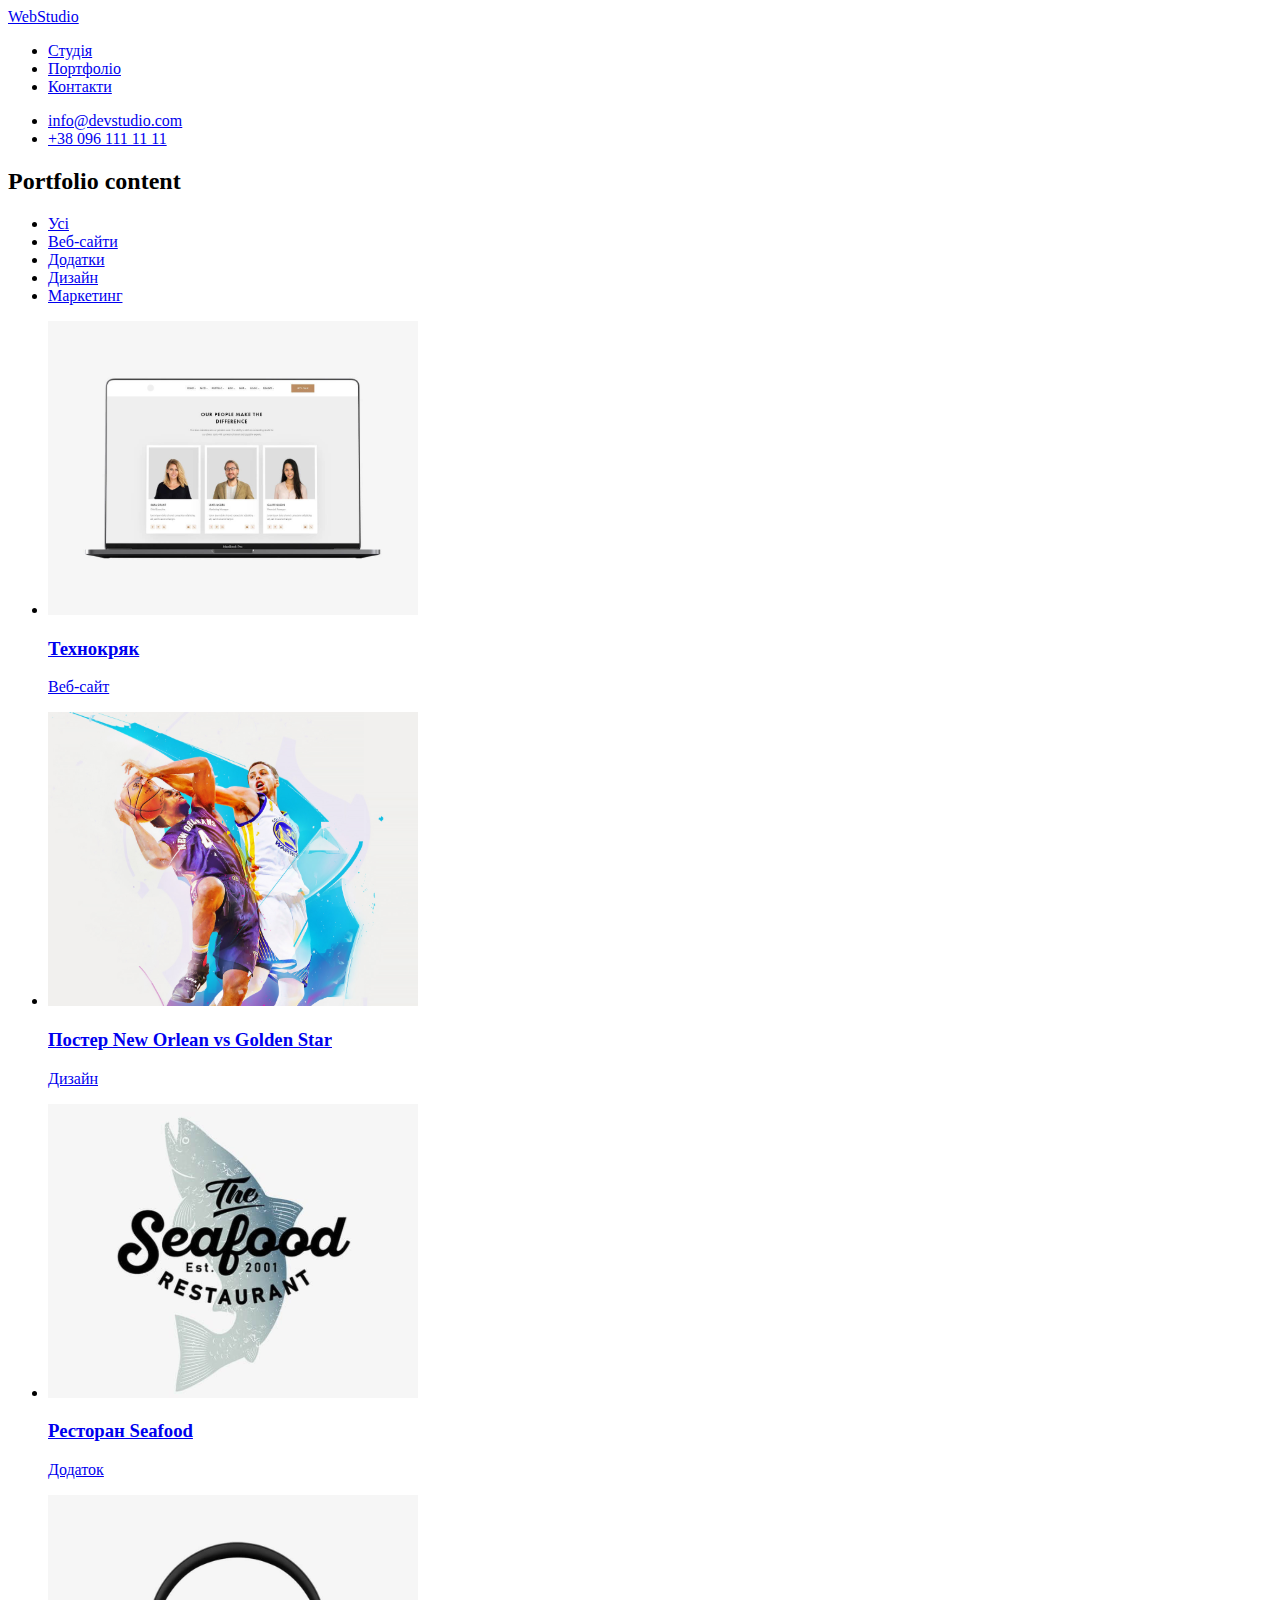
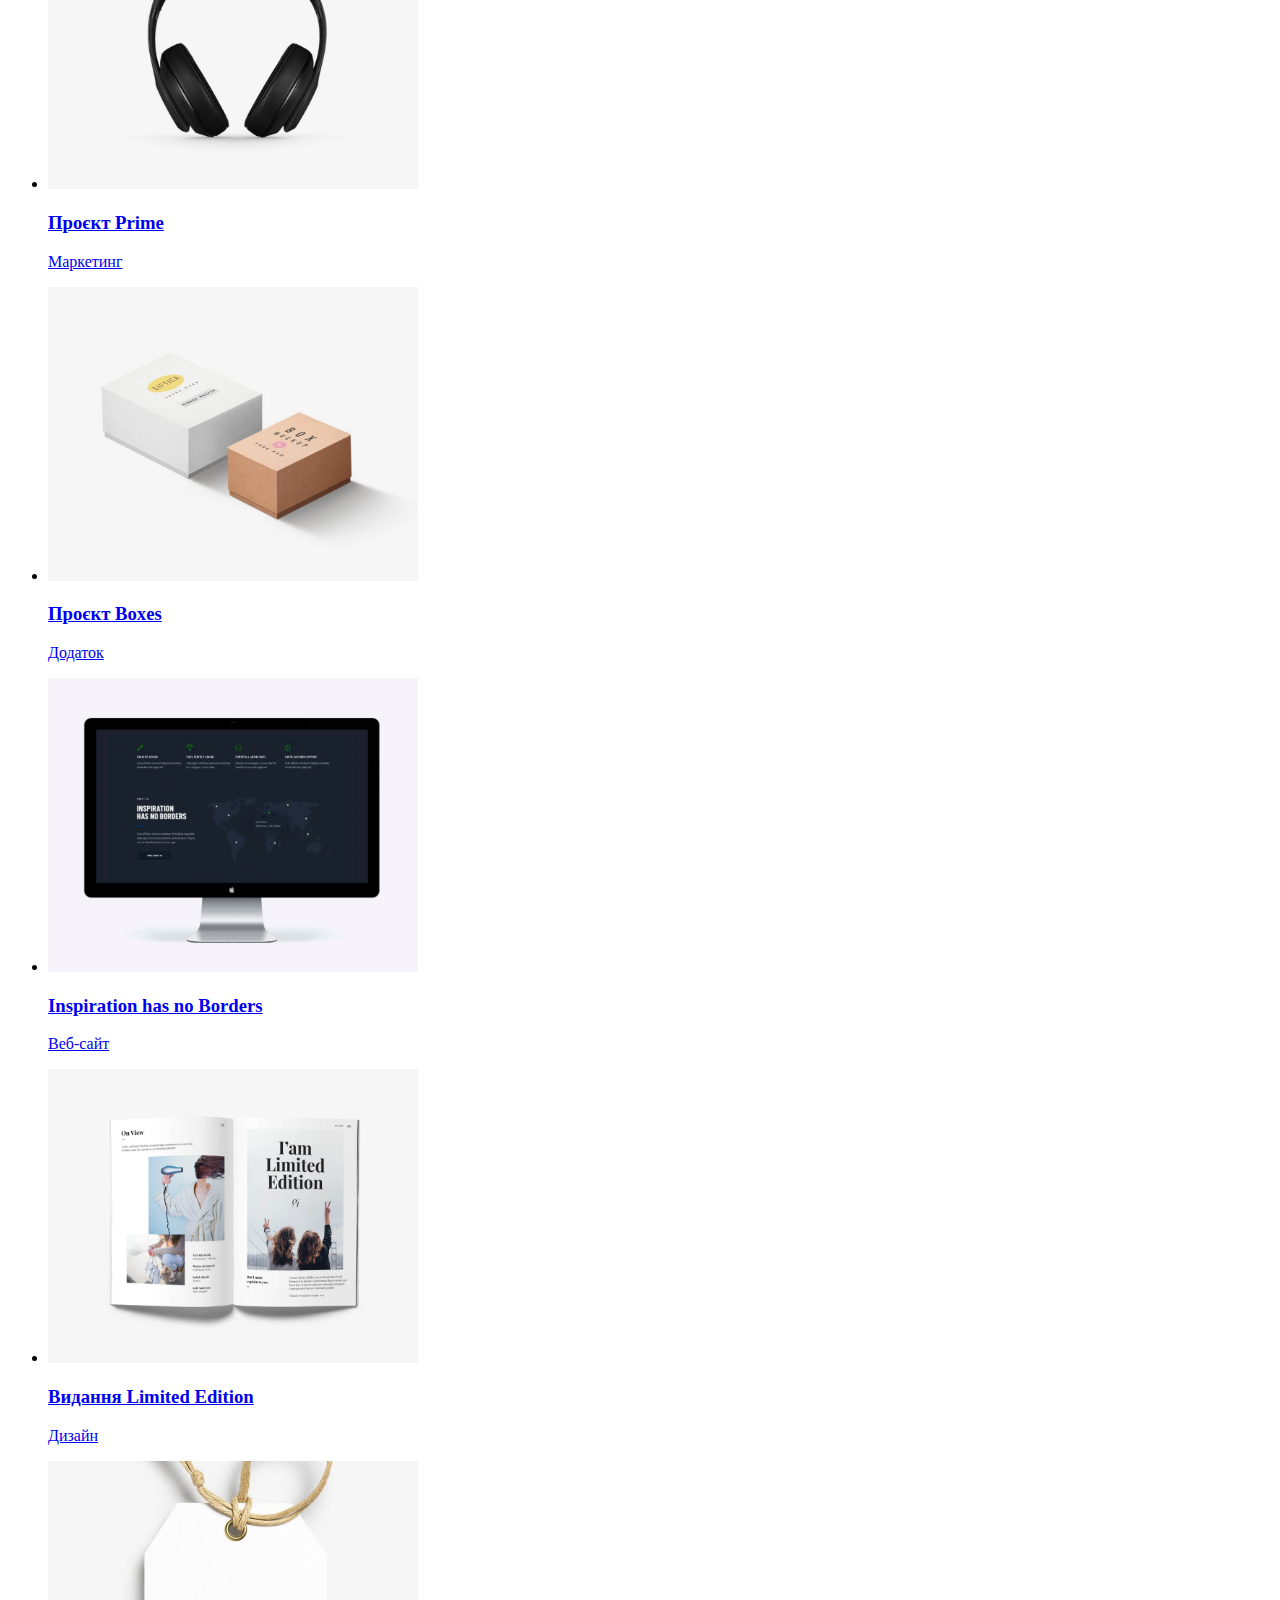
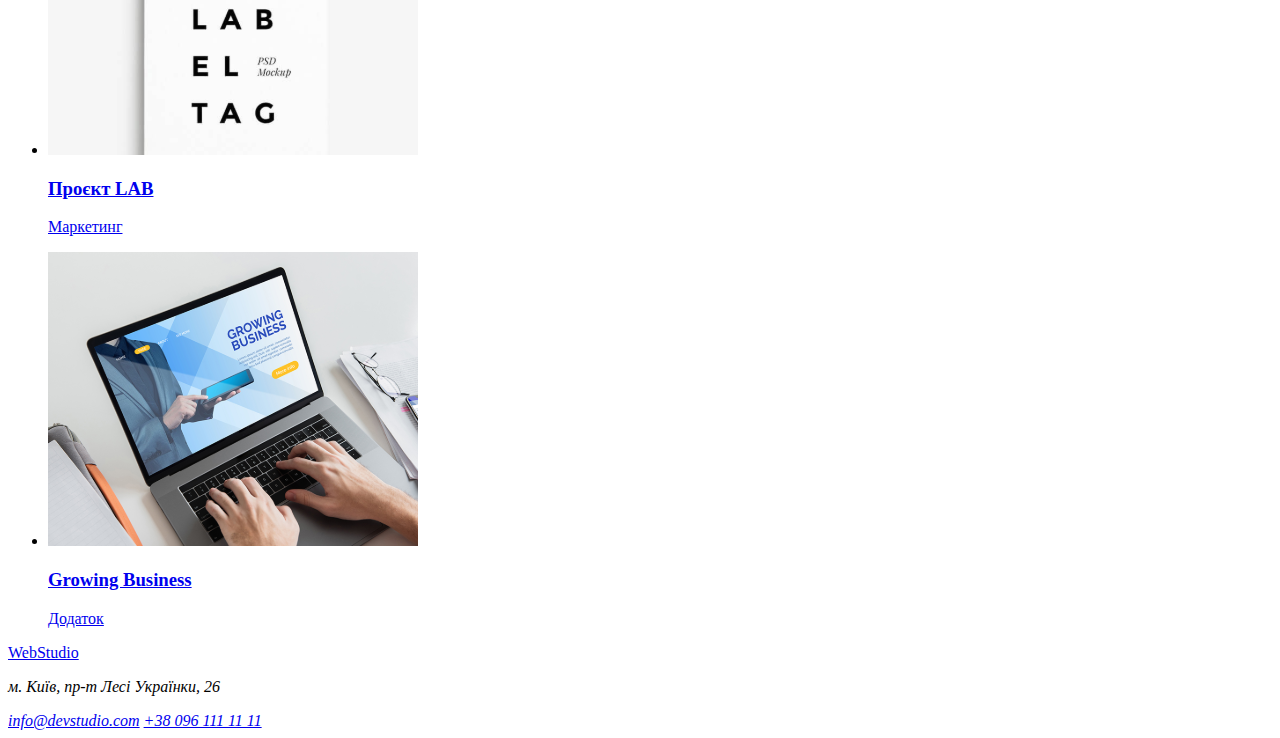
==== portfolio.html @ 5f2aecbe "html layouts" ====
<!DOCTYPE html>
<html lang="uk">
<head>
    <meta charset="UTF-8">
    <meta http-equiv="X-UA-Compatible" content="IE=edge">
    <meta name="viewport" content="width=device-width, initial-scale=1.0">
    <title>Портфоліо</title>
</head>
<body>
    <!-- Main -->
    <div>
        <!-- Header -->
        <header>
            <nav>
                <a href="/">
                    WebStudio
                </a>
                <ul>
                    <li><a href="#">Студія</a></li>
                    <li><a href="portfolio.html">Портфоліо</a></li>
                    <li><a href="#">Контакти</a></li>
                </ul>
            </nav>
                <ul>
                    <li>
                        <a href="mailto:info@devstudio.com" class="contact-link">info@devstudio.com</a>
                    </li>
                    <li>
                        <a href="tel:+380961111111" class="contact-link">+38 096 111 11 11</a>
                    </li>
                </ul>
        </header>
        <main>
            <!-- Local portfolio navigation -->
            <section>
                <h2>Portfolio content</h2>
                <ul>
                    <li><a href="#">
                        Усі    
                    </a></li>
                    <li><a href="#">
                        Веб-сайти
                    </a></li>
                    <li><a href="#">
                        Додатки
                    </a></li>
                    <li><a href="#">
                        Дизайн
                    </a></li>
                    <li><a href="#">
                        Маркетинг
                    </a></li>
                </ul>

                <ul>
                    <li><a href="#">
                        <img src="./images/technocrack.svg" alt="Технокряк"  width="370">
                        <h3>Технокряк</h3>
                        <p>Веб-сайт</p>
                    </a></li>
                    <li><a href="#">
                        <img src="./images/new-orlean-vs-golden-star.svg" alt="Постер New Orlean vs Golden Star"  width="370">
                        <h3>Постер New Orlean vs Golden Star</h3>
                        <p>Дизайн</p>
                    </a></li>
                    <li><a href="#">
                        <img src="./images/seafood-restaurant.svg" alt="Ресторан Seafood"  width="370">
                        <h3>Ресторан Seafood</h3>
                        <p>Додаток</p>
                    </a></li>
                    <li><a href="#">
                        <img src="./images/prime-project.svg" alt="Проєкт Prime"  width="370">
                        <h3>Проєкт Prime</h3>
                        <p>Маркетинг</p>
                    </a></li>
                    <li><a href="#">
                        <img src="./images/boxes-project.svg" alt="Проєкт Boxes"  width="370">
                        <h3>Проєкт Boxes</h3>
                        <p>Додаток</p>
                    </a></li>
                    <li><a href="#">
                        <img src="./images/inspiration-has-no-borders.svg" alt="Inspiration has no Borders"  width="370">
                        <h3>Inspiration has no Borders</h3>
                        <p>Веб-сайт</p>
                    </a></li>
                    <li><a href="#">
                        <img src="./images/i-am-limited-edition.svg" alt="Видання Limited Edition"  width="370">
                        <h3>Видання Limited Edition</h3>
                        <p>Дизайн</p>
                    </a></li>
                    <li><a href="#">
                        <img src="./images/lab-project.svg" alt="Проєкт LAB"  width="370">
                        <h3>Проєкт LAB</h3>
                        <p>Маркетинг</p>
                    </a></li>
                    <li><a href="#">
                        <img src="./images/growing-business.svg" alt="Growing Business"  width="370">
                        <h3>Growing Business</h3>
                        <p>Додаток</p>
                    </a></li>
                </ul>
            </section>
            <!-- Selected list -->
            <section>

            </section>
        </main>
        <!-- Footer -->
        <footer>
                <a href="/"> 
                    WebStudio
                </a>
                <address>
                <p>м. Київ, пр-т Лесі Українки, 26</p>
                <a href="mailto:mango@mail.pig">info@devstudio.com</a>
                <a href="tel:+380961111111">+38 096 111 11 11</a>
                </address>
        </footer>
    </div>
</body>
</html>
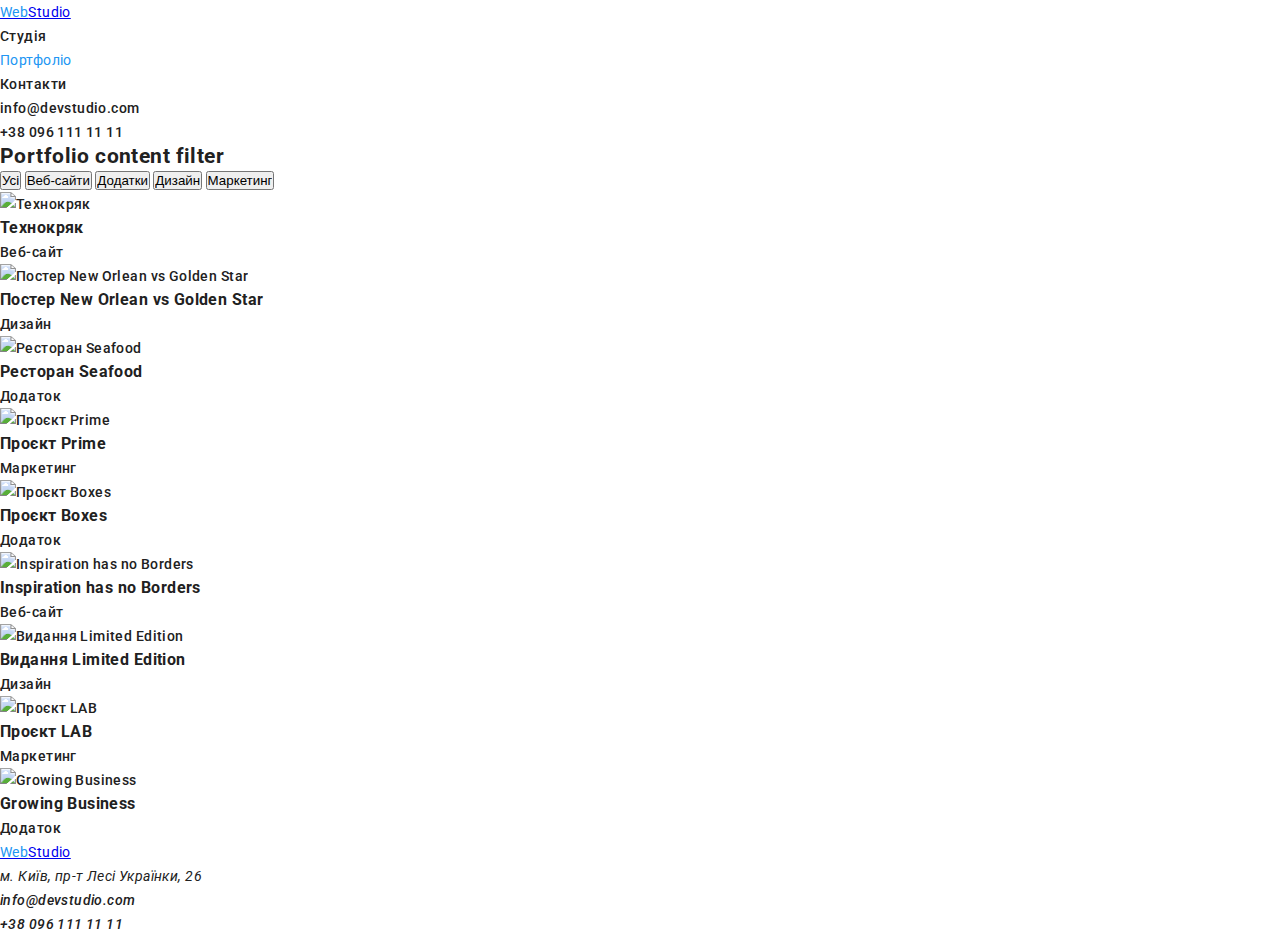
==== commit e9d68f3f: "Finish index.html" ====
--- a/portfolio.html
+++ b/portfolio.html
@@ -4,6 +4,11 @@
     <meta charset="UTF-8">
     <meta http-equiv="X-UA-Compatible" content="IE=edge">
     <meta name="viewport" content="width=device-width, initial-scale=1.0">
+
+    <link rel="preconnect" href="https://fonts.googleapis.com">
+    <link rel="preconnect" href="https://fonts.gstatic.com" crossorigin>
+    <link href="https://fonts.googleapis.com/css2?family=Raleway:wght@700&family=Roboto:wght@400;500;700;900&display=swap" rel="stylesheet">
+    <link rel="stylesheet" href="css/styles.css">
     <title>Портфоліо</title>
 </head>
 <body>
@@ -12,89 +17,84 @@
         <!-- Header -->
         <header>
             <nav>
-                <a href="/">
-                    WebStudio
+                <a class="logo-webstudio" href="./index.html"> 
+                    <span class="logo-web-blue">Web</span>Studio
                 </a>
-                <ul>
-                    <li><a href="#">Студія</a></li>
-                    <li><a href="portfolio.html">Портфоліо</a></li>
-                    <li><a href="#">Контакти</a></li>
+                <ul class="site-nav">
+                    <li><a class="link" href="#">Студія</a></li>
+                    <li><a class="current-page" href="portfolio.html">Портфоліо</a></li>
+                    <li><a class="link" href="#">Контакти</a></li>
                 </ul>
             </nav>
                 <ul>
                     <li>
-                        <a href="mailto:info@devstudio.com" class="contact-link">info@devstudio.com</a>
+                        <a class="link" href="mailto:info@devstudio.com" class="contact-link">info@devstudio.com</a>
                     </li>
                     <li>
-                        <a href="tel:+380961111111" class="contact-link">+38 096 111 11 11</a>
+                        <a class="link" href="tel:+380961111111" class="contact-link">+38 096 111 11 11</a>
                     </li>
                 </ul>
         </header>
         <main>
-            <!-- Local portfolio navigation -->
+            <!-- Portfolio navigation -->
             <section>
-                <h2>Portfolio content</h2>
-                <ul>
-                    <li><a href="#">
-                        Усі    
-                    </a></li>
-                    <li><a href="#">
-                        Веб-сайти
-                    </a></li>
-                    <li><a href="#">
-                        Додатки
-                    </a></li>
-                    <li><a href="#">
-                        Дизайн
-                    </a></li>
-                    <li><a href="#">
-                        Маркетинг
-                    </a></li>
+                <h2>Portfolio content filter</h2>
+                <ul class="page-nav">
+                    <input type="button" 
+                    value="Усі" onclick="window.location.href='#'" class="button">
+                    <input type="button" 
+                    value="Веб-сайти" onclick="window.location.href='#'" class="button">
+                    <input type="button" 
+                    value="Додатки" onclick="window.location.href='#'" class="button">
+                    <input type="button" 
+                    value="Дизайн" onclick="window.location.href='#'" class="button">
+                    <input type="button" 
+                    value="Маркетинг" onclick="window.location.href='#'" class="button">
                 </ul>
 
                 <ul>
-                    <li><a href="#">
-                        <img src="./images/technocrack.svg" alt="Технокряк"  width="370">
+                    <li><a class="link" href="#">
+                        <img src="./images/porfolio/technocrack.jpg" alt="Технокряк"  width="370">
                         <h3>Технокряк</h3>
                         <p>Веб-сайт</p>
                     </a></li>
-                    <li><a href="#">
-                        <img src="./images/new-orlean-vs-golden-star.svg" alt="Постер New Orlean vs Golden Star"  width="370">
+                    <li><a class="link" href="#">
+                        <img src="./images//porfolio/new-orlean-vs-golden-star.jpg" alt="Постер New Orlean vs Golden Star"  width="370">
                         <h3>Постер New Orlean vs Golden Star</h3>
                         <p>Дизайн</p>
                     </a></li>
-                    <li><a href="#">
-                        <img src="./images/seafood-restaurant.svg" alt="Ресторан Seafood"  width="370">
+                    <li><a class="link" href="#">
+                        <img src="./images/porfolio/seafood-restaurant.jpg" alt="Ресторан Seafood"  width="370">
                         <h3>Ресторан Seafood</h3>
                         <p>Додаток</p>
                     </a></li>
-                    <li><a href="#">
-                        <img src="./images/prime-project.svg" alt="Проєкт Prime"  width="370">
+                    <li><a class="link" href="#">
+                        <img src="./images/porfolio/prime-project.jpg" alt="Проєкт Prime"  width="370">
                         <h3>Проєкт Prime</h3>
                         <p>Маркетинг</p>
                     </a></li>
-                    <li><a href="#">
-                        <img src="./images/boxes-project.svg" alt="Проєкт Boxes"  width="370">
+                    <li><a class="link" href="#">
+                        <img src="./images/porfolio/boxes-project.jpg" alt="Проєкт Boxes"  width="370">
                         <h3>Проєкт Boxes</h3>
                         <p>Додаток</p>
                     </a></li>
-                    <li><a href="#">
-                        <img src="./images/inspiration-has-no-borders.svg" alt="Inspiration has no Borders"  width="370">
+                    <li><a class="link" href="#">
+                        <img src="./images/porfolio/inspiration-has-no-borders.jpg" alt="Inspiration has no Borders"  width="370">
                         <h3>Inspiration has no Borders</h3>
                         <p>Веб-сайт</p>
                     </a></li>
-                    <li><a href="#">
-                        <img src="./images/i-am-limited-edition.svg" alt="Видання Limited Edition"  width="370">
+                    <li><a class="link" href="#">
+                        <img src="./images/porfolio/i-am-limited-edition.jpg" alt="Видання Limited Edition"  width="370">
                         <h3>Видання Limited Edition</h3>
                         <p>Дизайн</p>
                     </a></li>
-                    <li><a href="#">
-                        <img src="./images/lab-project.svg" alt="Проєкт LAB"  width="370">
+                    <li><a class="link" href="#">
+                        <img src="./images/porfolio/lab-project.jpg" alt="Проєкт LAB"  width="370">
                         <h3>Проєкт LAB</h3>
                         <p>Маркетинг</p>
                     </a></li>
-                    <li><a href="#">
-                        <img src="./images/growing-business.svg" alt="Growing Business"  width="370">
+                    <li><a class="link" href="#">
+                        <img src="./images/porfolio/growing-business.jpg" alt="Growing Business"  width="370">
                         <h3>Growing Business</h3>
                         <p>Додаток</p>
                     </a></li>
@@ -107,13 +107,15 @@
         </main>
         <!-- Footer -->
         <footer>
-                <a href="/"> 
-                    WebStudio
+                <a href="/" class="logo-webstudio"> 
+                    <span class="logo-web-blue">Web</span>Studio
                 </a>
                 <address>
-                <p>м. Київ, пр-т Лесі Українки, 26</p>
-                <a href="mailto:mango@mail.pig">info@devstudio.com</a>
-                <a href="tel:+380961111111">+38 096 111 11 11</a>
+                    <ul>
+                        <li>м. Київ, пр-т Лесі Українки, 26</li>
+                        <li><a class="link" href="mailto:mango@mail.pig">info@devstudio.com</a></li>
+                        <li><a class="link" href="tel:+380961111111">+38 096 111 11 11</a></li>
+                    </ul>
                 </address>
         </footer>
     </div>
--- a/css/styles.css
+++ b/css/styles.css
@@ -0,0 +1,314 @@
+
+:root{
+
+--main-white: #fff;
+--main-black: #212121;
+--main-blue: #2196F3;
+--main-bg: #2F303A;
+--main-gray: #757575;
+--white-60: rgba(255, 255, 255, 0.60);
+--btn1-bg: #F5F4FA;
+--gallery-li-border-color: #EEEEEE;
+--header-border-color: #ECECEC;
+
+}
+
+*{
+    margin: 0;
+    padding: 0;
+    box-sizing: border-box;
+}
+
+body {
+
+    font-family: "Roboto", sans-serif;
+    font-size: 14px;
+    color: var(--main-black);
+    letter-spacing: 0.03em;
+    line-height: 1.5rem;
+}
+
+.main-haeder{
+    display: flex;
+    justify-content: space-around;
+    align-items: center;
+    height: 80px;
+    border: var(--header-border-color) 1px solid;
+}
+
+.link {
+    color: var(--main-black);
+    font-weight: 500;
+    text-decoration: none;
+}
+
+.link:hover, .link:focus,
+.current-page {
+color: var(--main-blue);
+outline: none;
+text-decoration: none;
+}
+
+.main-logo-link{
+font-family: Raleway, sans-serif;
+font-size: 26px;
+font-weight: bold;
+margin-right: 40px;
+}
+
+.logo-web-blue {
+    color: #2196F3;
+}
+
+.main-nav ul{
+list-style: none;
+}
+.main-nav li{
+display: inline-block;
+font-weight: 500;
+padding: 10px 10px;
+margin-inline: 10px;
+}
+
+.header-contacts{
+    display: flex;
+    list-style-type: none;
+}
+
+.header-contacts a {
+color: var(--main-gray);
+font-weight: 500;
+padding: 10px 10px;
+margin-inline: 10px;
+}
+
+.main{
+    width: 90%;
+    margin-inline: auto;
+    margin-top: 100px;
+    margin-bottom: 100px;
+}
+
+.page-hero{
+    display: flex;
+    flex-direction: column;
+    justify-content: center;
+    align-items: center;
+    height: 600px;
+    background-color: var(--main-bg);
+}
+
+.page-hero h1{
+    font-size: 44px;
+    color: var(--main-white);
+    text-align: center;
+    line-height: 60px;
+    letter-spacing: 0.06em;
+}
+.hero-button{
+    height: 50px;
+    width: 200px;
+    background-color: var(--main-blue);
+    color: var(--main-white);
+    margin-top: 30px;
+    font-size: 16px;
+    font-weight: 700;
+    letter-spacing: 0.06em;
+    border: none;
+    cursor: pointer;
+
+
+}
+
+.hero-button:hover, .hero-button:focus{
+    background-color: #2195f3df;
+    outline: none;
+
+}
+
+.h2-title{
+    text-align: center;
+    font-size: 36px;
+    font-weight: 700;
+    letter-spacing: 0.03em;
+    padding: 30px;
+    margin-top: 40px ;
+    margin-bottom: 40px ;
+}
+
+
+.description{
+    display: flex;
+    flex-direction: column;
+    align-items: center;
+}
+.description ul{
+    display: flex;
+    list-style: none;
+    justify-content: space-between;
+    max-width: 85%;
+
+}
+
+.description li{
+    margin: 10px;
+}
+
+.description p{
+    font-size: 14px;
+    /* line-height: 24px; */
+    letter-spacing: 0.03em;
+    color: var(--main-gray);
+    margin-top: 10px;
+    text-align: justify;
+
+}
+
+.about-us {
+    display: flex;
+    flex-direction: column;
+    align-items: center;
+
+}
+
+.about-us ul{
+    display: flex;
+    list-style: none;
+    justify-content: space-between;
+    width: 85%;
+}
+
+.our-team{
+    display: flex;
+    flex-direction: column;
+    justify-content: center;
+    align-items: center;
+    background-color: var(--btn1-bg);
+    height: 648px;
+    margin-top: 90px;
+}
+
+.our-team ul{
+    display: flex;
+    list-style-type: none;
+    justify-content: space-between;
+    width: 85%;
+
+}
+
+.our-team li{
+background-color: var(--main-white);
+height: 368px;
+border: var(--gallery-li-border-color) 1px solid;
+margin-top: 30px;
+}
+
+.our-team h3{
+    font-weight: 500;
+    font-size: 16px;
+    /* line-height: 19px; */
+    text-align: center;
+    letter-spacing: 0.03em;
+    margin-top: 25px;
+}
+
+.our-team p{
+    font-size: 16px;
+    color: var(--main-gray);
+    /* line-height: 19px; */
+    text-align: center;
+    letter-spacing: 0.03em;
+    margin-top: 10px;
+
+}
+
+.buttons ul{
+    display: flex;
+    list-style-type: none;
+    justify-content: center;
+    margin-bottom: 50px;
+}
+
+.btn1{
+    border: none;
+    background-color: var(--btn1-bg);
+    font-size: 16px;
+    height: 38px;
+    padding: 10px 25px;
+    margin: 0 5px;
+    cursor: pointer;
+}
+
+.btn1:hover, .btn1:focus {
+    background-color: var(--main-blue);
+    color: var(--main-white);
+    outline: none;
+
+}
+
+.gallery ul{
+    display: flex;
+    flex-wrap: wrap;
+    justify-content: space-evenly;
+    list-style-type:none;
+}
+
+.gallery li{
+    text-align: center;
+    border: var(--gallery-li-border-color) solid 1px;
+    width: 370px;
+    height: 404px;
+    margin-bottom: 30px;
+
+}
+.gallery h3 {
+    font-family: Roboto, sans-serif;
+    font-size: 18px;
+    font-weight: 700;
+    margin-top: 20px;
+
+}
+.gallery p{
+    color: var(--main-gray);
+    font-family: Roboto, sans-serif;
+    font-size: 16px;
+    margin-top: 15px;
+}
+
+.main-footer{
+    display: flex;
+    flex-direction: column;
+    justify-content: center;
+    flex-wrap: wrap;
+    min-width: 6%;
+    background-color: var(--main-bg);
+    height: 252px;
+    padding-left: 215px;
+}
+
+.main-footer li{
+    color: var(--main-white);
+    margin: 6px;
+    list-style-type: none;
+    font-style: normal;
+}
+
+.main-footer p:hover{
+    color: var(--main-blue);
+}
+
+footer .main-logo-link {
+    color: #FFFFFF;
+}
+
+.footer-contacts {
+    padding-top: 20px;
+}
+
+.meta-link-60{
+    display: block;
+    color: var(--white-60);
+    font-weight: 400;
+    margin: 6px;
+
+}
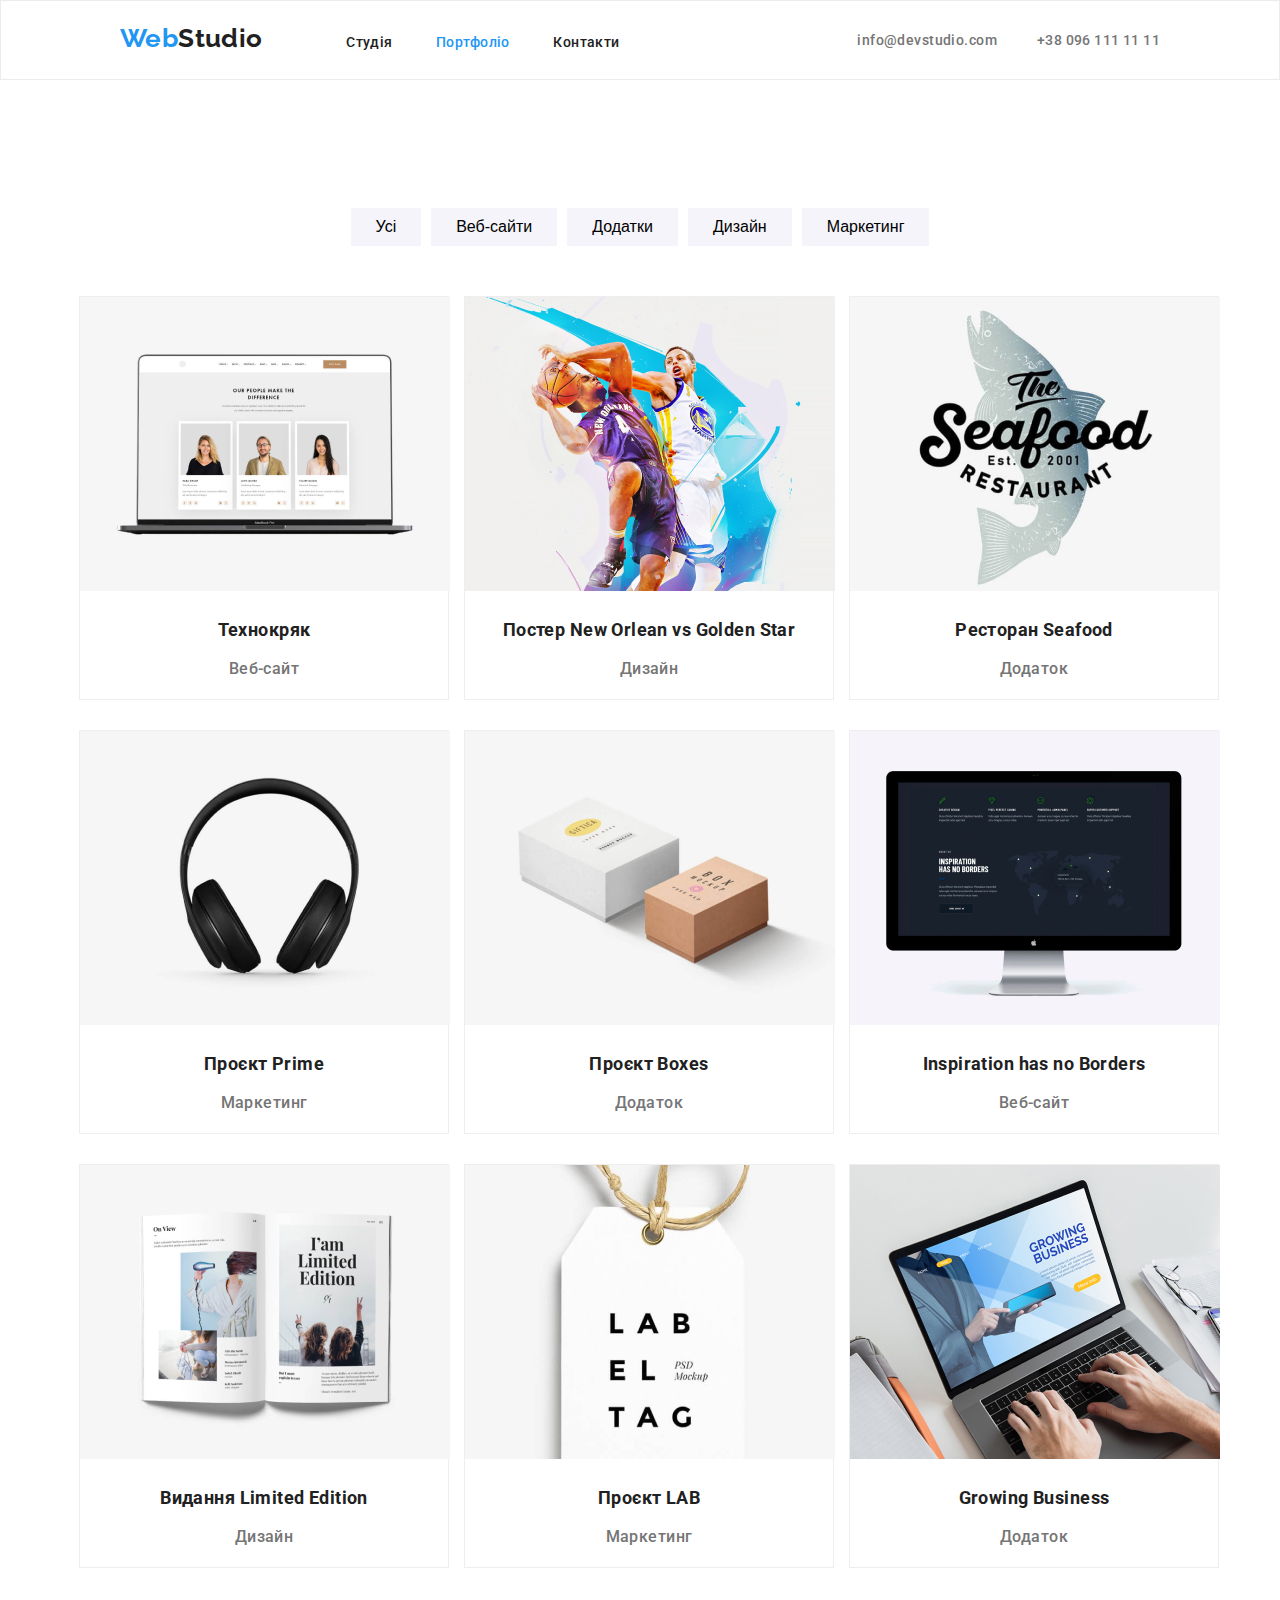
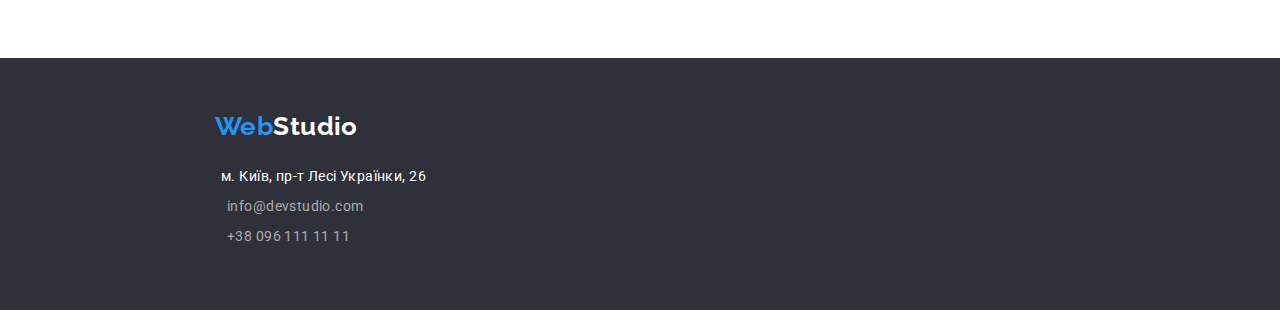
==== commit 19e65751: "update portfolio.html" ====
--- a/portfolio.html
+++ b/portfolio.html
@@ -15,106 +15,104 @@
     <!-- Main -->
     <div>
         <!-- Header -->
-        <header>
-            <nav>
-                <a class="logo-webstudio" href="./index.html"> 
+        <header class="main-header">
+            <nav class="main-nav">
+
+                <ul class="site-nav">
+                    <li><a href="/" class="link main-logo-link">
                     <span class="logo-web-blue">Web</span>Studio
-                </a>
-                <ul class="site-nav">
-                    <li><a class="link" href="#">Студія</a></li>
-                    <li><a class="current-page" href="portfolio.html">Портфоліо</a></li>
+                </a></li>
+                    <li><a class="link" href="./index.html">Студія</a></li>
+                    <li><a class="current-page" href="./portfolio.html">Портфоліо</a></li>
                     <li><a class="link" href="#">Контакти</a></li>
                 </ul>
             </nav>
-                <ul>
+                <ul class="header-contacts">
                     <li>
-                        <a class="link" href="mailto:info@devstudio.com" class="contact-link">info@devstudio.com</a>
+                        <a class="link meta-link" href="mailto:info@devstudio.com">info@devstudio.com</a>
                     </li>
                     <li>
-                        <a class="link" href="tel:+380961111111" class="contact-link">+38 096 111 11 11</a>
+                        <a class="link meta-link" href="tel:+380961111111">+38 096 111 11 11</a>
                     </li>
                 </ul>
         </header>
-        <main>
+        <main class="main">
             <!-- Portfolio navigation -->
-            <section>
-                <h2>Portfolio content filter</h2>
-                <ul class="page-nav">
-                    <input type="button" 
-                    value="Усі" onclick="window.location.href='#'" class="button">
-                    <input type="button" 
-                    value="Веб-сайти" onclick="window.location.href='#'" class="button">
-                    <input type="button" 
-                    value="Додатки" onclick="window.location.href='#'" class="button">
-                    <input type="button" 
-                    value="Дизайн" onclick="window.location.href='#'" class="button">
-                    <input type="button" 
-                    value="Маркетинг" onclick="window.location.href='#'" class="button">
+            <section class="buttons">
+                <h2 class="h2-title-invisible">Portfolio content</h2>
+                <ul>
+                    <input class="single-button" type="button" 
+                    value="Усі" onclick="window.location.href='#'">
+                    <input class="single-button" type="button" 
+                    value="Веб-сайти" onclick="window.location.href='#'">
+                    <input class="single-button" type="button" 
+                    value="Додатки" onclick="window.location.href='#'">
+                    <input class="single-button" type="button" 
+                    value="Дизайн" onclick="window.location.href='#'">
+                    <input class="single-button" type="button" 
+                    value="Маркетинг" onclick="window.location.href='#'">
                 </ul>
-
+            </section>
+            <section class="projects-list">
                 <ul>
                     <li><a class="link" href="#">
-                        <img src="./images/porfolio/technocrack.jpg" alt="Технокряк"  width="370">
+                        <img src="./images/portfolio/technocrack.jpg" alt="Технокряк"  width="370">
                         <h3>Технокряк</h3>
                         <p>Веб-сайт</p>
                     </a></li>
                     <li><a class="link" href="#">
-                        <img src="./images//porfolio/new-orlean-vs-golden-star.jpg" alt="Постер New Orlean vs Golden Star"  width="370">
+                        <img src="./images/portfolio/new-orlean-vs-golden-star.jpg" alt="Постер New Orlean vs Golden Star"  width="370">
                         <h3>Постер New Orlean vs Golden Star</h3>
                         <p>Дизайн</p>
                     </a></li>
                     <li><a class="link" href="#">
-                        <img src="./images/porfolio/seafood-restaurant.jpg" alt="Ресторан Seafood"  width="370">
+                        <img src="./images/portfolio/seafood-restaurant.jpg" alt="Ресторан Seafood"  width="370">
                         <h3>Ресторан Seafood</h3>
                         <p>Додаток</p>
                     </a></li>
                     <li><a class="link" href="#">
-                        <img src="./images/porfolio/prime-project.jpg" alt="Проєкт Prime"  width="370">
+                        <img src="./images/portfolio/prime-project.jpg" alt="Проєкт Prime"  width="370">
                         <h3>Проєкт Prime</h3>
                         <p>Маркетинг</p>
                     </a></li>
                     <li><a class="link" href="#">
-                        <img src="./images/porfolio/boxes-project.jpg" alt="Проєкт Boxes"  width="370">
+                        <img src="./images/portfolio/boxes-project.jpg" alt="Проєкт Boxes"  width="370">
                         <h3>Проєкт Boxes</h3>
                         <p>Додаток</p>
                     </a></li>
                     <li><a class="link" href="#">
-                        <img src="./images/porfolio/inspiration-has-no-borders.jpg" alt="Inspiration has no Borders"  width="370">
+                        <img src="./images/portfolio/inspiration-has-no-borders.jpg" alt="Inspiration has no Borders"  width="370">
                         <h3>Inspiration has no Borders</h3>
                         <p>Веб-сайт</p>
                     </a></li>
                     <li><a class="link" href="#">
-                        <img src="./images/porfolio/i-am-limited-edition.jpg" alt="Видання Limited Edition"  width="370">
+                        <img src="./images/portfolio/i-am-limited-edition.jpg" alt="Видання Limited Edition"  width="370">
                         <h3>Видання Limited Edition</h3>
                         <p>Дизайн</p>
                     </a></li>
                     <li><a class="link" href="#">
-                        <img src="./images/porfolio/lab-project.jpg" alt="Проєкт LAB"  width="370">
+                        <img src="./images/portfolio/lab-project.jpg" alt="Проєкт LAB"  width="370">
                         <h3>Проєкт LAB</h3>
                         <p>Маркетинг</p>
                     </a></li>
                     <li><a class="link" href="#">
-                        <img src="./images/porfolio/growing-business.jpg" alt="Growing Business"  width="370">
+                        <img src="./images/portfolio/growing-business.jpg" alt="Growing Business"  width="370">
                         <h3>Growing Business</h3>
                         <p>Додаток</p>
                     </a></li>
                 </ul>
             </section>
-            <!-- Selected list -->
-            <section>
-
-            </section>
         </main>
         <!-- Footer -->
-        <footer>
-                <a href="/" class="logo-webstudio"> 
+        <footer class="main-footer">
+                <a class="link main-logo-link" href="./index.html"> 
                     <span class="logo-web-blue">Web</span>Studio
                 </a>
                 <address>
-                    <ul>
-                        <li>м. Київ, пр-т Лесі Українки, 26</li>
-                        <li><a class="link" href="mailto:mango@mail.pig">info@devstudio.com</a></li>
-                        <li><a class="link" href="tel:+380961111111">+38 096 111 11 11</a></li>
+                    <ul class="footer-contacts">
+                        <li> м. Київ, пр-т Лесі Українки, 26</li>
+                        <li> <a class="link meta-link-60" href="mailto:mango@mail.pig">info@devstudio.com</a></li>
+                        <li><a class="link meta-link-60" href="tel:+380961111111">+38 096 111 11 11</a></li>
                     </ul>
                 </address>
         </footer>
--- a/css/styles.css
+++ b/css/styles.css
@@ -7,8 +7,8 @@
 --main-bg: #2F303A;
 --main-gray: #757575;
 --white-60: rgba(255, 255, 255, 0.60);
---btn1-bg: #F5F4FA;
---gallery-li-border-color: #EEEEEE;
+--single-button-bg: #F5F4FA;
+--projects-list-li-border-color: #EEEEEE;
 --header-border-color: #ECECEC;
 
 }
@@ -28,7 +28,7 @@
     line-height: 1.5rem;
 }
 
-.main-haeder{
+.main-header{
     display: flex;
     justify-content: space-around;
     align-items: center;
@@ -62,6 +62,7 @@
 
 .main-nav ul{
 list-style: none;
+align-items: center;
 }
 .main-nav li{
 display: inline-block;
@@ -85,8 +86,7 @@
 .main{
     width: 90%;
     margin-inline: auto;
-    margin-top: 100px;
-    margin-bottom: 100px;
+    margin: 60px auto;
 }
 
 .page-hero{
@@ -136,6 +136,12 @@
     margin-bottom: 40px ;
 }
 
+.h2-title-invisible{
+    padding-top: 94px;
+    visibility: hidden;
+}
+
+
 
 .description{
     display: flex;
@@ -147,11 +153,11 @@
     list-style: none;
     justify-content: space-between;
     max-width: 85%;
-
 }
 
 .description li{
     margin: 10px;
+    padding: 0px 30px;
 }
 
 .description p{
@@ -183,7 +189,7 @@
     flex-direction: column;
     justify-content: center;
     align-items: center;
-    background-color: var(--btn1-bg);
+    background-color: var(--single-button-bg);
     height: 648px;
     margin-top: 90px;
 }
@@ -199,7 +205,7 @@
 .our-team li{
 background-color: var(--main-white);
 height: 368px;
-border: var(--gallery-li-border-color) 1px solid;
+border: var(--projects-list-li-border-color) 1px solid;
 margin-top: 30px;
 }
 
@@ -220,6 +226,10 @@
     letter-spacing: 0.03em;
     margin-top: 10px;
 
+}
+
+.main {
+    margin-top: 10px;
 }
 
 .buttons ul{
@@ -229,9 +239,9 @@
     margin-bottom: 50px;
 }
 
-.btn1{
+.single-button {
     border: none;
-    background-color: var(--btn1-bg);
+    background-color: var(--single-button-bg);
     font-size: 16px;
     height: 38px;
     padding: 10px 25px;
@@ -239,36 +249,42 @@
     cursor: pointer;
 }
 
-.btn1:hover, .btn1:focus {
+.single-button:hover, .single-button:focus {
     background-color: var(--main-blue);
     color: var(--main-white);
     outline: none;
 
 }
 
-.gallery ul{
+
+.projects-list {
+    width: 1170px;
+    align-items: center;
+}
+
+.projects-list ul{
     display: flex;
     flex-wrap: wrap;
     justify-content: space-evenly;
     list-style-type:none;
 }
 
-.gallery li{
-    text-align: center;
-    border: var(--gallery-li-border-color) solid 1px;
+.projects-list li{
+    text-align: center;
+    border: var(--projects-list-li-border-color) solid 1px;
     width: 370px;
     height: 404px;
     margin-bottom: 30px;
 
 }
-.gallery h3 {
+.projects-list h3 {
     font-family: Roboto, sans-serif;
     font-size: 18px;
     font-weight: 700;
     margin-top: 20px;
 
 }
-.gallery p{
+.projects-list p{
     color: var(--main-gray);
     font-family: Roboto, sans-serif;
     font-size: 16px;
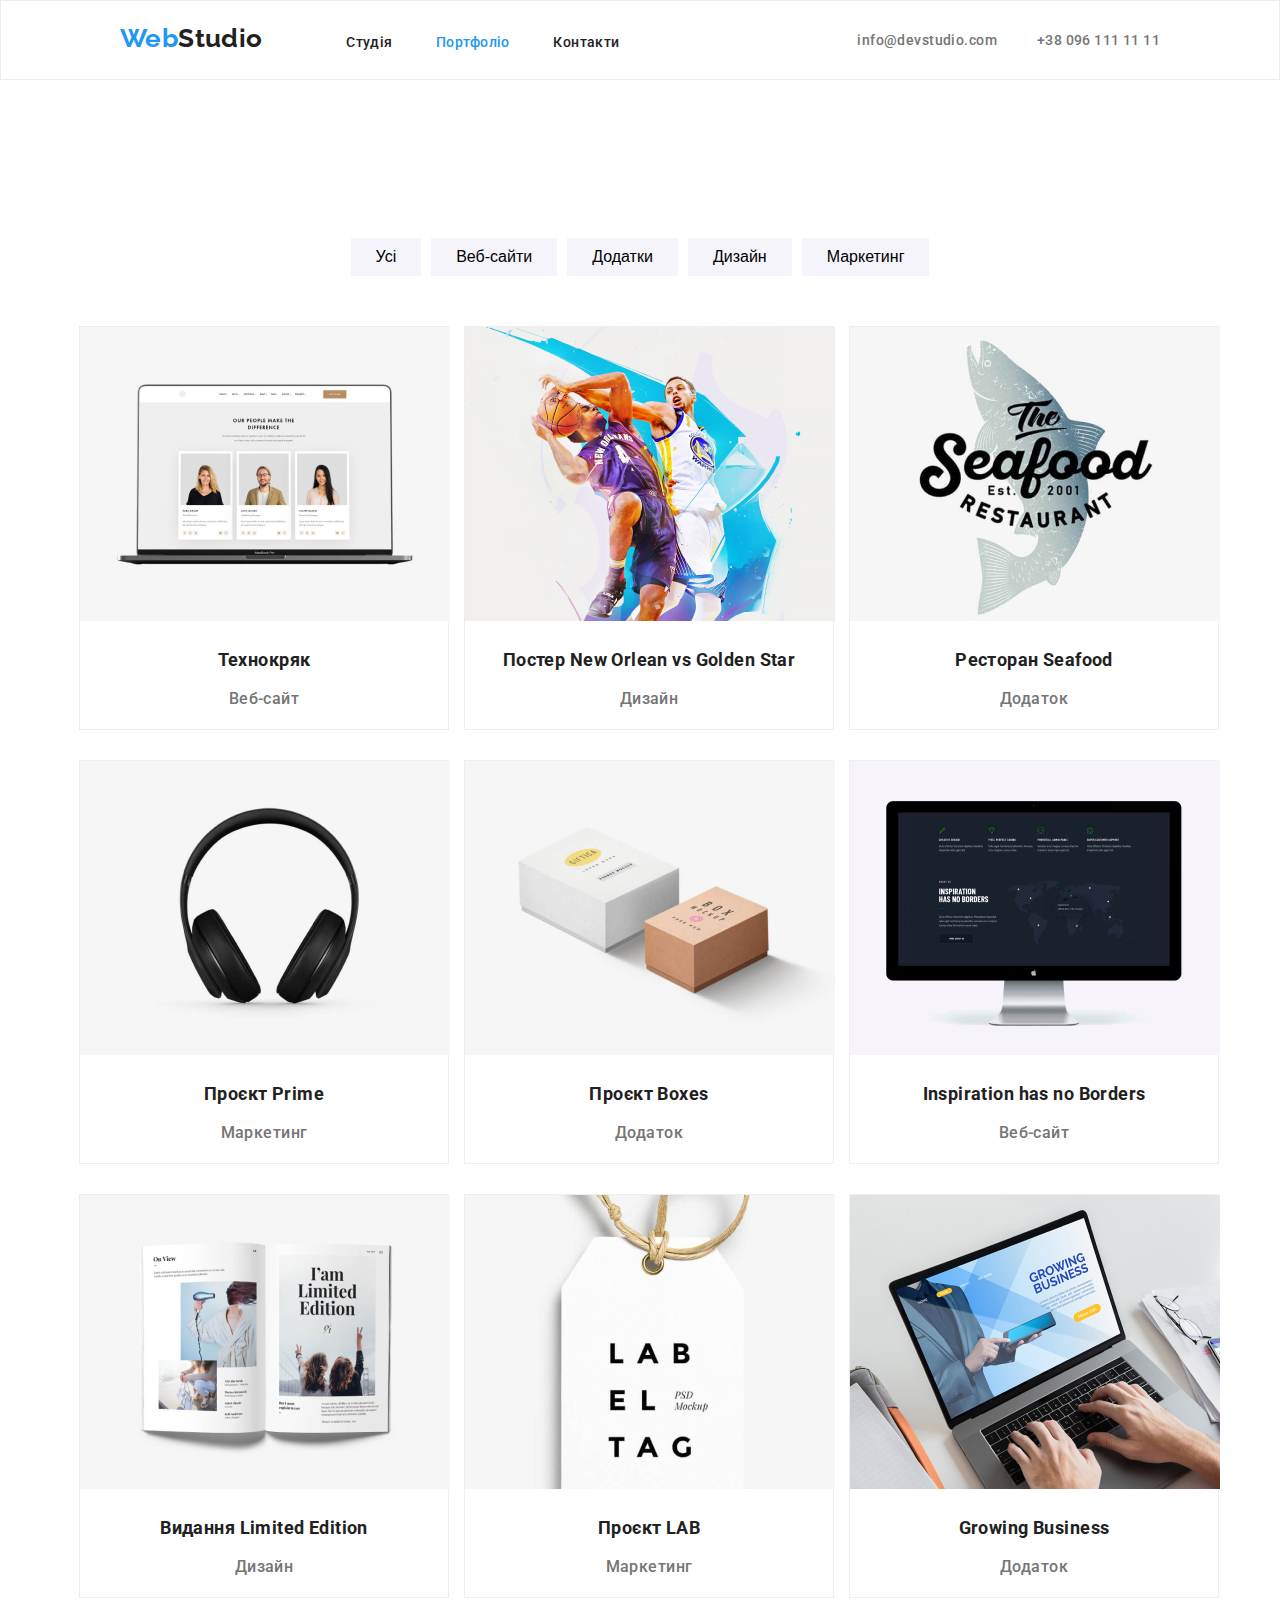
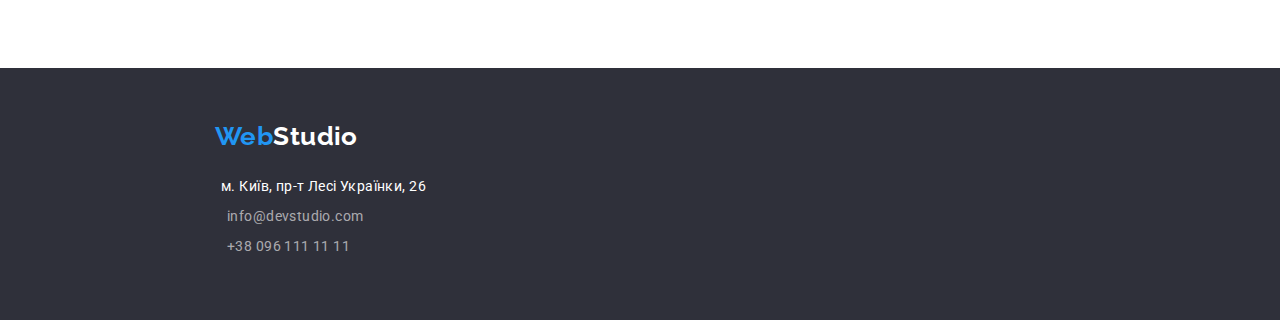
==== commit 51340449: "finish portfolio.html" ====
--- a/portfolio.html
+++ b/portfolio.html
@@ -41,16 +41,11 @@
             <section class="buttons">
                 <h2 class="h2-title-invisible">Portfolio content</h2>
                 <ul>
-                    <input class="single-button" type="button" 
-                    value="Усі" onclick="window.location.href='#'">
-                    <input class="single-button" type="button" 
-                    value="Веб-сайти" onclick="window.location.href='#'">
-                    <input class="single-button" type="button" 
-                    value="Додатки" onclick="window.location.href='#'">
-                    <input class="single-button" type="button" 
-                    value="Дизайн" onclick="window.location.href='#'">
-                    <input class="single-button" type="button" 
-                    value="Маркетинг" onclick="window.location.href='#'">
+                    <li><button class="single-button" type="submit">Усі</button></li>
+                    <li><button class="single-button" type="submit">Веб-сайти</button></li>
+                    <li><button class="single-button" type="submit">Додатки</button></li>
+                    <li><button class="single-button" type="submit">Дизайн</button></li>
+                    <li><button class="single-button" type="submit">Маркетинг</button></li>
                 </ul>
             </section>
             <section class="projects-list">
--- a/css/styles.css
+++ b/css/styles.css
@@ -86,7 +86,7 @@
 .main{
     width: 90%;
     margin-inline: auto;
-    margin: 60px auto;
+    margin: 40px auto;
 }
 
 .page-hero{
@@ -228,10 +228,6 @@
 
 }
 
-.main {
-    margin-top: 10px;
-}
-
 .buttons ul{
     display: flex;
     list-style-type: none;
@@ -259,7 +255,7 @@
 
 .projects-list {
     width: 1170px;
-    align-items: center;
+    margin: 0px auto;
 }
 
 .projects-list ul{
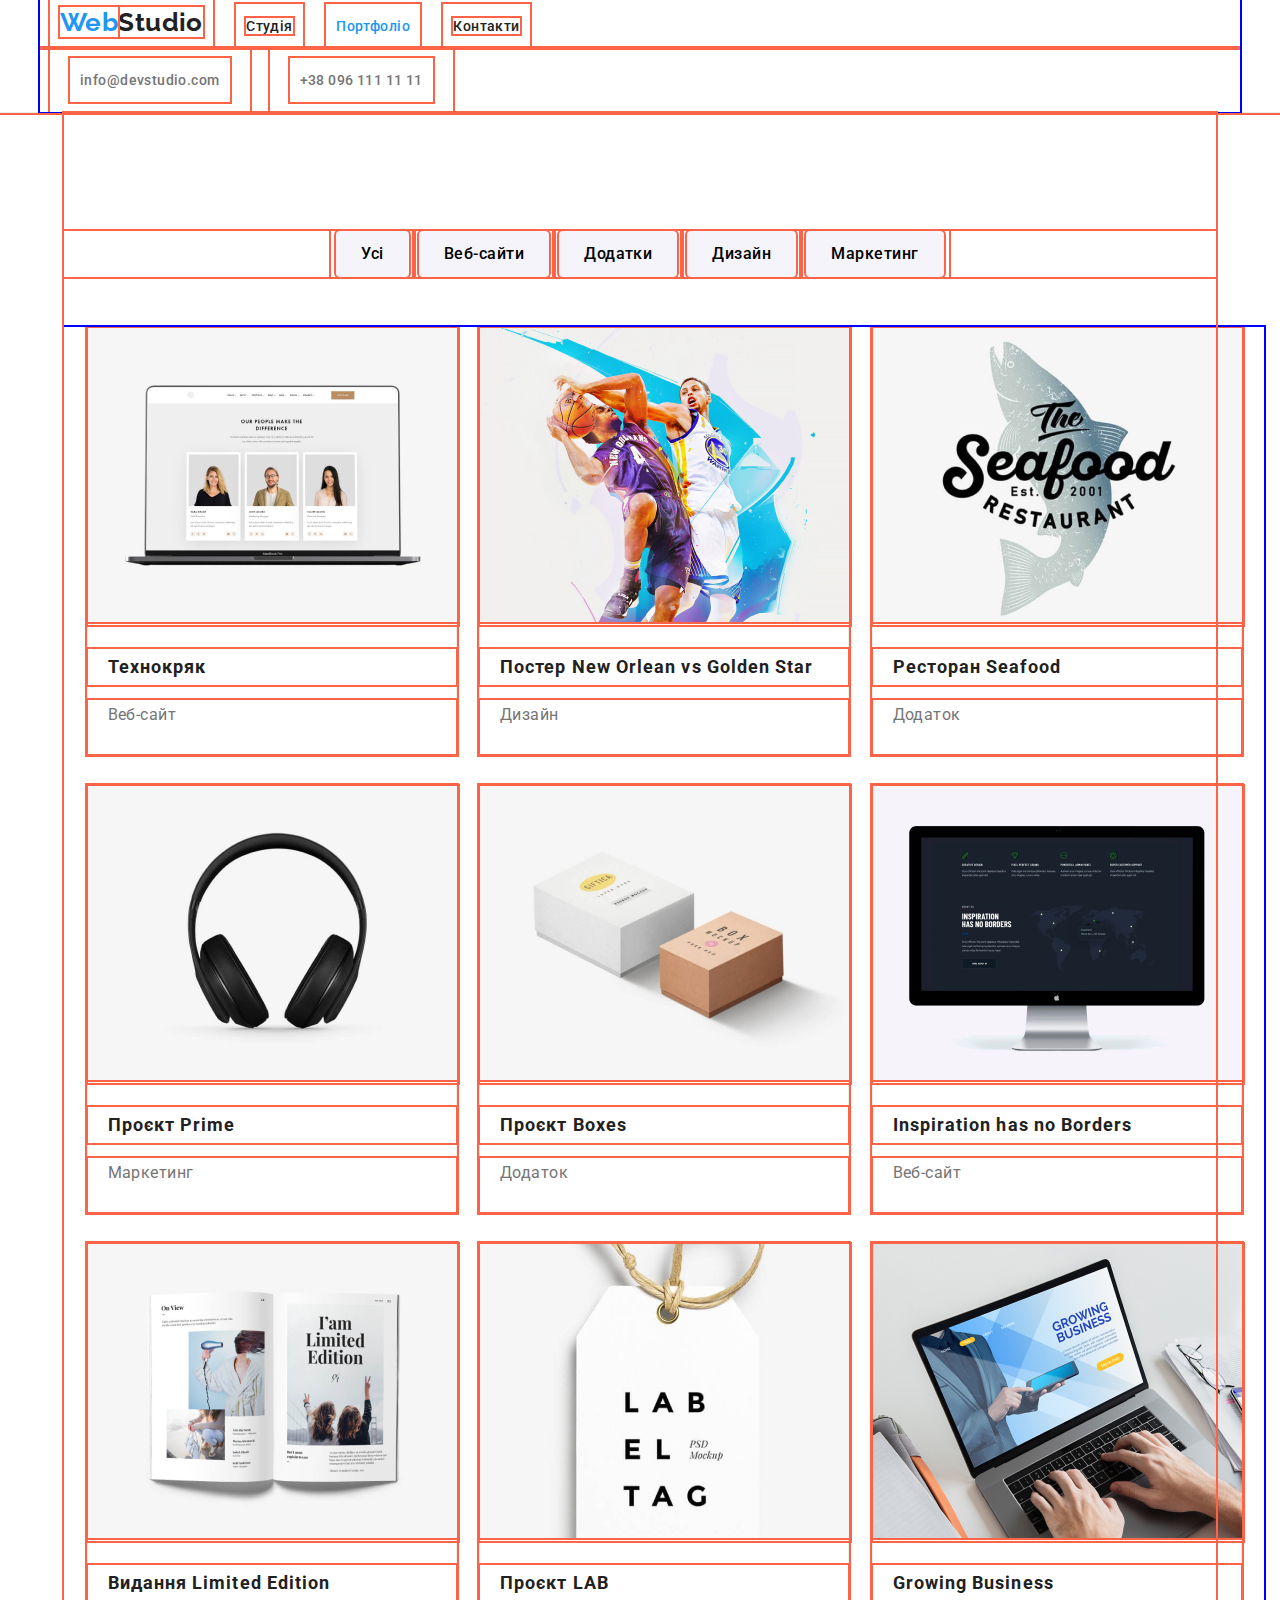
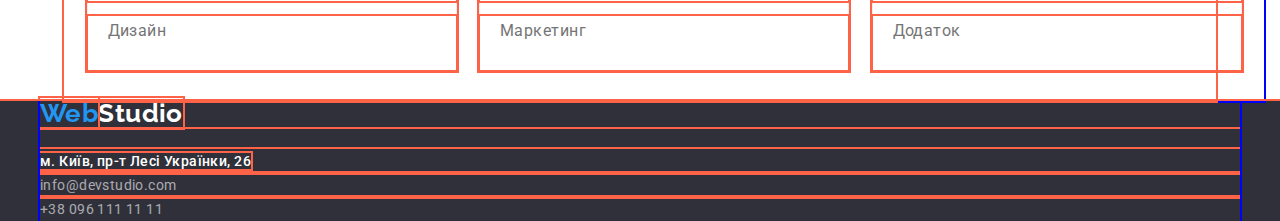
==== commit 15fba113: "initial commit HW#3" ====
--- a/portfolio.html
+++ b/portfolio.html
@@ -16,7 +16,7 @@
     <div>
         <!-- Header -->
         <header class="main-header">
-            <nav class="main-nav">
+            <nav class="main-nav container">
 
                 <ul class="site-nav">
                     <li><a href="/" class="link main-logo-link">
@@ -26,7 +26,7 @@
                     <li><a class="current-page" href="./portfolio.html">Портфоліо</a></li>
                     <li><a class="link" href="#">Контакти</a></li>
                 </ul>
-            </nav>
+            
                 <ul class="header-contacts">
                     <li>
                         <a class="link meta-link" href="mailto:info@devstudio.com">info@devstudio.com</a>
@@ -35,11 +35,12 @@
                         <a class="link meta-link" href="tel:+380961111111">+38 096 111 11 11</a>
                     </li>
                 </ul>
+            </nav>
         </header>
         <main class="main">
             <!-- Portfolio navigation -->
             <section class="buttons">
-                <h2 class="h2-title-invisible">Portfolio content</h2>
+                <h1 class="title-invisible">Portfolio content</h1>
                 <ul>
                     <li><button class="single-button" type="submit">Усі</button></li>
                     <li><button class="single-button" type="submit">Веб-сайти</button></li>
@@ -48,51 +49,51 @@
                     <li><button class="single-button" type="submit">Маркетинг</button></li>
                 </ul>
             </section>
-            <section class="projects-list">
+            <section class="projects-list container">
                 <ul>
-                    <li><a class="link" href="#">
+                    <li class="border-bottom"><a class="link" href="#">
                         <img src="./images/portfolio/technocrack.jpg" alt="Технокряк"  width="370">
-                        <h3>Технокряк</h3>
+                        <h2>Технокряк</h2>
                         <p>Веб-сайт</p>
                     </a></li>
                     <li><a class="link" href="#">
                         <img src="./images/portfolio/new-orlean-vs-golden-star.jpg" alt="Постер New Orlean vs Golden Star"  width="370">
-                        <h3>Постер New Orlean vs Golden Star</h3>
+                        <h2>Постер New Orlean vs Golden Star</h2>
                         <p>Дизайн</p>
                     </a></li>
                     <li><a class="link" href="#">
                         <img src="./images/portfolio/seafood-restaurant.jpg" alt="Ресторан Seafood"  width="370">
-                        <h3>Ресторан Seafood</h3>
+                        <h2>Ресторан Seafood</h2>
                         <p>Додаток</p>
                     </a></li>
                     <li><a class="link" href="#">
                         <img src="./images/portfolio/prime-project.jpg" alt="Проєкт Prime"  width="370">
-                        <h3>Проєкт Prime</h3>
+                        <h2>Проєкт Prime</h2>
                         <p>Маркетинг</p>
                     </a></li>
                     <li><a class="link" href="#">
                         <img src="./images/portfolio/boxes-project.jpg" alt="Проєкт Boxes"  width="370">
-                        <h3>Проєкт Boxes</h3>
+                        <h2>Проєкт Boxes</h2>
                         <p>Додаток</p>
                     </a></li>
                     <li><a class="link" href="#">
                         <img src="./images/portfolio/inspiration-has-no-borders.jpg" alt="Inspiration has no Borders"  width="370">
-                        <h3>Inspiration has no Borders</h3>
+                        <h2>Inspiration has no Borders</h2>
                         <p>Веб-сайт</p>
                     </a></li>
                     <li><a class="link" href="#">
                         <img src="./images/portfolio/i-am-limited-edition.jpg" alt="Видання Limited Edition"  width="370">
-                        <h3>Видання Limited Edition</h3>
+                        <h2>Видання Limited Edition</h2>
                         <p>Дизайн</p>
                     </a></li>
                     <li><a class="link" href="#">
                         <img src="./images/portfolio/lab-project.jpg" alt="Проєкт LAB"  width="370">
-                        <h3>Проєкт LAB</h3>
+                        <h2>Проєкт LAB</h2>
                         <p>Маркетинг</p>
                     </a></li>
                     <li><a class="link" href="#">
                         <img src="./images/portfolio/growing-business.jpg" alt="Growing Business"  width="370">
-                        <h3>Growing Business</h3>
+                        <h2>Growing Business</h2>
                         <p>Додаток</p>
                     </a></li>
                 </ul>
@@ -100,16 +101,18 @@
         </main>
         <!-- Footer -->
         <footer class="main-footer">
+            <div class="footer-content container">
                 <a class="link main-logo-link" href="./index.html"> 
                     <span class="logo-web-blue">Web</span>Studio
                 </a>
                 <address>
                     <ul class="footer-contacts">
-                        <li> м. Київ, пр-т Лесі Українки, 26</li>
-                        <li> <a class="link meta-link-60" href="mailto:mango@mail.pig">info@devstudio.com</a></li>
-                        <li><a class="link meta-link-60" href="tel:+380961111111">+38 096 111 11 11</a></li>
+                        <li><a class="link footer-local-adress" href="#"> м. Київ, пр-т Лесі Українки, 26</a></li>
+                        <li><a class="link meta-link" href="mailto:mango@mail.pig">info@devstudio.com</a></li>
+                        <li><a class="link meta-link" href="tel:+380961111111">+38 096 111 11 11</a></li>
                     </ul>
                 </address>
+            </div>
         </footer>
     </div>
 </body>
--- a/css/styles.css
+++ b/css/styles.css
@@ -17,6 +17,7 @@
     margin: 0;
     padding: 0;
     box-sizing: border-box;
+    outline: 2px solid tomato;
 }
 
 body {
@@ -32,8 +33,29 @@
     display: flex;
     justify-content: space-around;
     align-items: center;
-    height: 80px;
-    border: var(--header-border-color) 1px solid;
+    /* height: 80px; */
+    border-bottom: var(--header-border-color) 1px solid;
+}
+
+.container{
+    margin-left: auto;
+    margin-right: auto;
+    width: 1200px;
+    padding-left: 15;
+    padding-right: 15;
+    outline: 2px solid blue ;
+    /* text-align: center; */
+}
+
+.section {
+    padding-top: 94px;
+    padding-bottom: 94px;
+    
+}
+
+.section.no-padding {
+    padding-top: 0;
+    padding-bottom: 0;
 }
 
 .link {
@@ -53,7 +75,9 @@
 font-family: Raleway, sans-serif;
 font-size: 26px;
 font-weight: bold;
-margin-right: 40px;
+/* margin-right: 40px; */
+    padding-top: 0;
+    padding-bottom: 0;
 }
 
 .logo-web-blue {
@@ -86,7 +110,7 @@
 .main{
     width: 90%;
     margin-inline: auto;
-    margin: 40px auto;
+    /* margin: 40px auto; */
 }
 
 .page-hero{
@@ -98,12 +122,14 @@
     background-color: var(--main-bg);
 }
 
-.page-hero h1{
+.hero-title{
     font-size: 44px;
     color: var(--main-white);
     text-align: center;
     line-height: 60px;
     letter-spacing: 0.06em;
+    text-transform: uppercase;
+    font-weight: 900;
 }
 .hero-button{
     height: 50px;
@@ -116,8 +142,7 @@
     letter-spacing: 0.06em;
     border: none;
     cursor: pointer;
-
-
+    border-radius: 4px;
 }
 
 .hero-button:hover, .hero-button:focus{
@@ -136,7 +161,7 @@
     margin-bottom: 40px ;
 }
 
-.h2-title-invisible{
+.title-invisible{
     padding-top: 94px;
     visibility: hidden;
 }
@@ -148,6 +173,16 @@
     flex-direction: column;
     align-items: center;
 }
+
+.description h3
+{
+    font-weight: 700;
+    font-size: 14px;
+    line-height: 16px;
+    letter-spacing: 0.03em;
+    text-transform: uppercase;
+}
+
 .description ul{
     display: flex;
     list-style: none;
@@ -158,11 +193,13 @@
 .description li{
     margin: 10px;
     padding: 0px 30px;
+    width: 270px;
 }
 
 .description p{
+    font-weight: 400;
     font-size: 14px;
-    /* line-height: 24px; */
+    line-height: 24px;
     letter-spacing: 0.03em;
     color: var(--main-gray);
     margin-top: 10px;
@@ -190,29 +227,28 @@
     justify-content: center;
     align-items: center;
     background-color: var(--single-button-bg);
-    height: 648px;
-    margin-top: 90px;
+    /* height: 648px; */
+    /* margin-top: 90px; */
 }
 
 .our-team ul{
     display: flex;
     list-style-type: none;
     justify-content: space-between;
-    width: 85%;
+    /* width: 85%; */
 
 }
 
 .our-team li{
 background-color: var(--main-white);
-height: 368px;
+/* height: 368px; */
 border: var(--projects-list-li-border-color) 1px solid;
-margin-top: 30px;
+/* margin-top: 30px; */
 }
 
 .our-team h3{
     font-weight: 500;
     font-size: 16px;
-    /* line-height: 19px; */
     text-align: center;
     letter-spacing: 0.03em;
     margin-top: 25px;
@@ -221,11 +257,10 @@
 .our-team p{
     font-size: 16px;
     color: var(--main-gray);
-    /* line-height: 19px; */
     text-align: center;
     letter-spacing: 0.03em;
     margin-top: 10px;
-
+    font-weight: normal;
 }
 
 .buttons ul{
@@ -236,25 +271,35 @@
 }
 
 .single-button {
+    font-family: 'Roboto';
+    /* font-weight: normal; */
+    font-weight: 500;
+    font-size: 16px;
+    line-height: 26px;
+    text-align: center;
+    letter-spacing: 0.03em; 
+
     border: none;
     background-color: var(--single-button-bg);
-    font-size: 16px;
-    height: 38px;
     padding: 10px 25px;
     margin: 0 5px;
     cursor: pointer;
+    border-radius: 4px;
+
+                
 }
 
 .single-button:hover, .single-button:focus {
     background-color: var(--main-blue);
     color: var(--main-white);
     outline: none;
-
-}
+    border-radius: 4px;
+}
+
 
 
 .projects-list {
-    width: 1170px;
+    /* width: 1170px; */
     margin: 0px auto;
 }
 
@@ -263,28 +308,42 @@
     flex-wrap: wrap;
     justify-content: space-evenly;
     list-style-type:none;
+    
 }
 
 .projects-list li{
-    text-align: center;
+    text-align: left;
     border: var(--projects-list-li-border-color) solid 1px;
     width: 370px;
-    height: 404px;
+    /* height: 404px; */
     margin-bottom: 30px;
-
-}
-.projects-list h3 {
-    font-family: Roboto, sans-serif;
+    /* border-bottom: 1px solid #EEEEEE; */
+    border-bottom: var(--header-border-color) 1px solid;
+}
+
+
+
+
+.projects-list h2 {
+    font-family: Roboto;
     font-size: 18px;
     font-weight: 700;
+    line-height: 36px;
+    letter-spacing: 0.06em;
     margin-top: 20px;
-
+    padding-left: 20px;
+    color: var(--main-black);
 }
 .projects-list p{
     color: var(--main-gray);
-    font-family: Roboto, sans-serif;
+    font-family: Roboto;
     font-size: 16px;
     margin-top: 15px;
+    line-height: 30px;
+    letter-spacing: 0.03em;
+    font-weight: 400;
+    padding-left: 20px;
+    padding-bottom: 24px;
 }
 
 .main-footer{
@@ -294,33 +353,35 @@
     flex-wrap: wrap;
     min-width: 6%;
     background-color: var(--main-bg);
-    height: 252px;
-    padding-left: 215px;
+    /* height: 252px; */
+    /* padding-left: 215px; */
 }
 
 .main-footer li{
     color: var(--main-white);
-    margin: 6px;
+    /* margin: 6px; */
     list-style-type: none;
     font-style: normal;
+    padding-left: 0;
+    text-decoration: none;
 }
 
 .main-footer p:hover{
     color: var(--main-blue);
 }
 
-footer .main-logo-link {
-    color: #FFFFFF;
+footer .main-logo-link,
+.footer-local-adress {
+    color: var(--main-white);
 }
 
 .footer-contacts {
     padding-top: 20px;
 }
 
-.meta-link-60{
+.meta-link{
     display: block;
     color: var(--white-60);
     font-weight: 400;
-    margin: 6px;
-
-}
+
+}
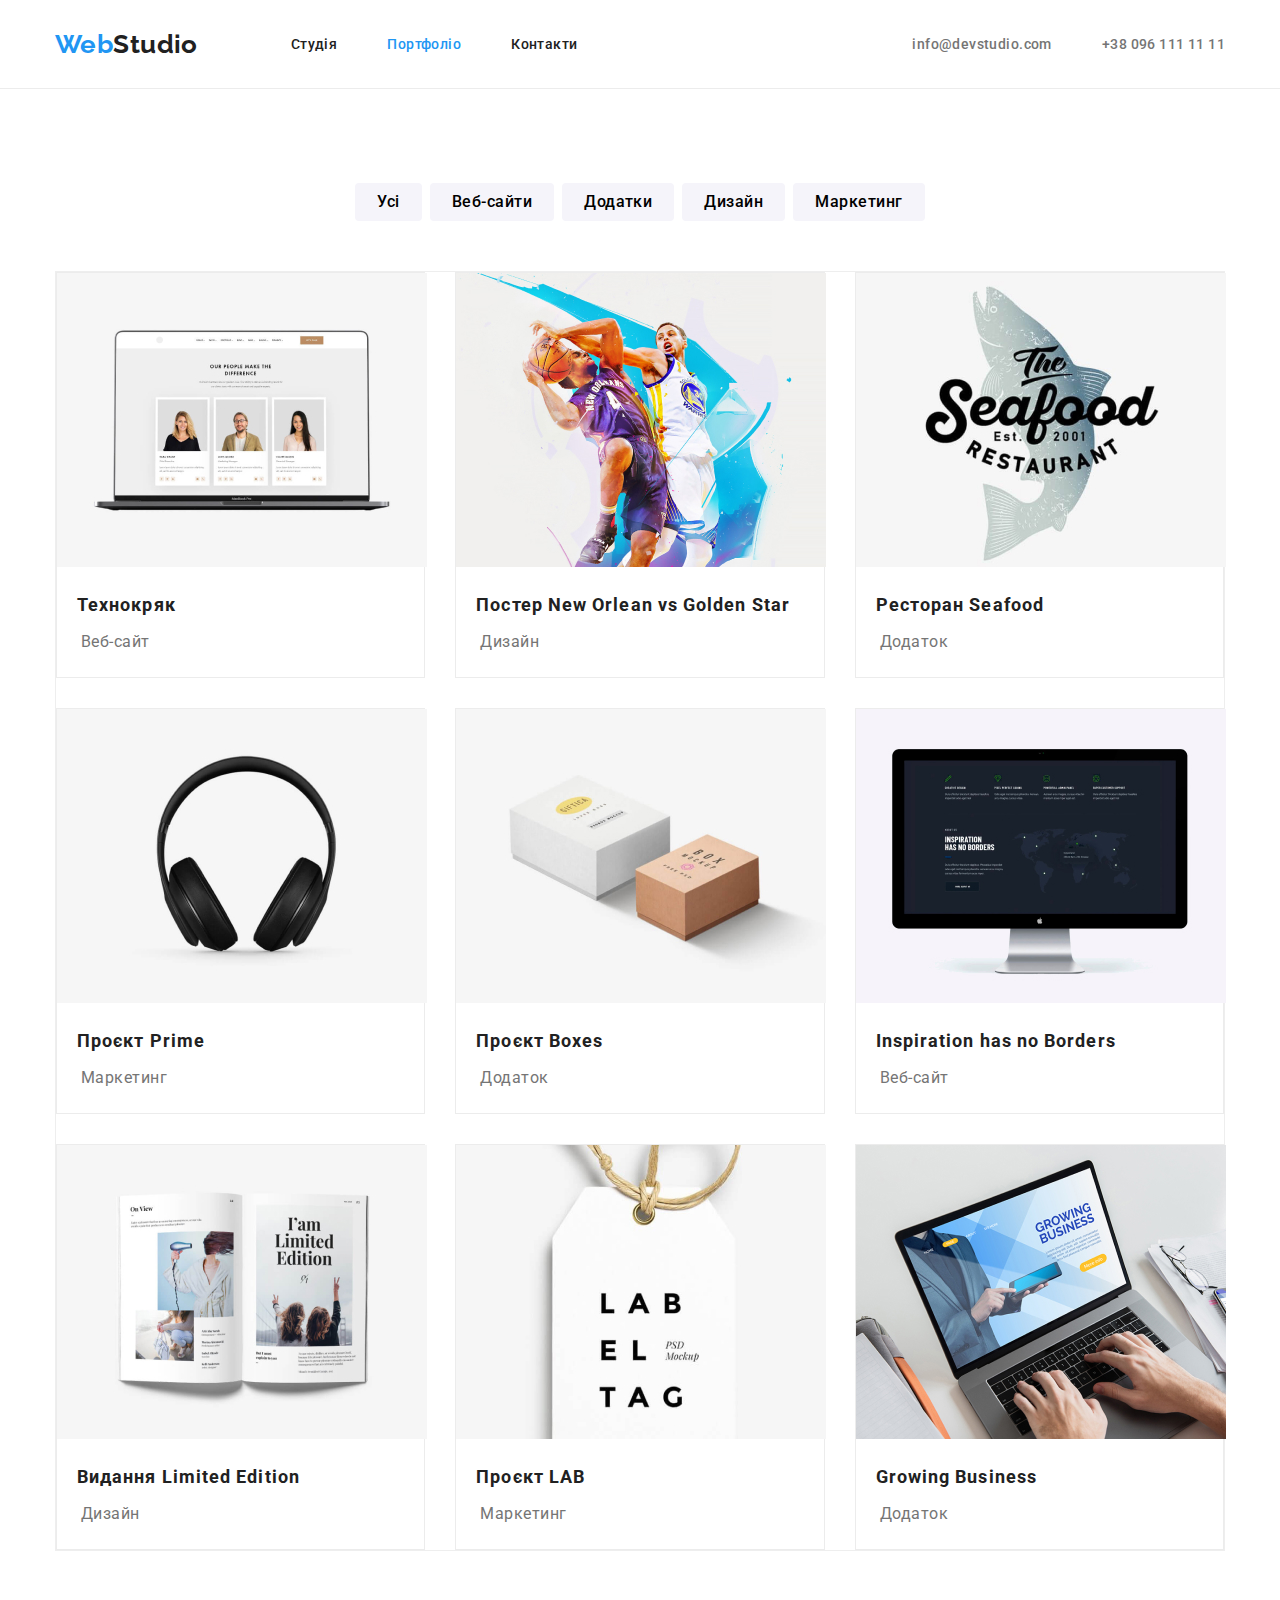
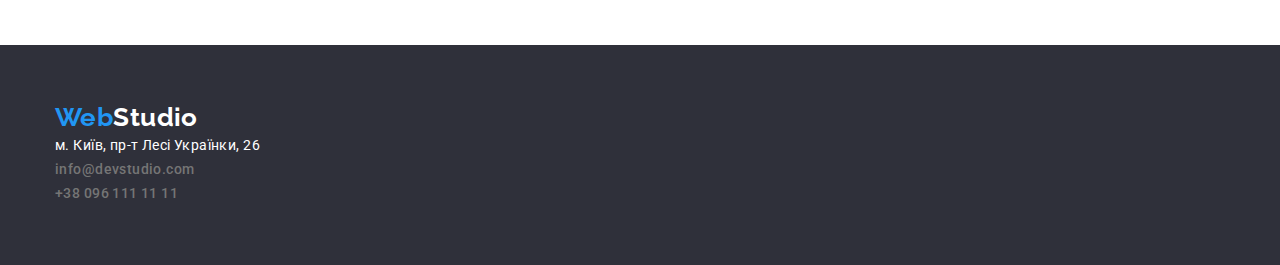
==== commit 373f42a6: "HW3 is done" ====
--- a/portfolio.html
+++ b/portfolio.html
@@ -1,119 +1,187 @@
 <!DOCTYPE html>
 <html lang="uk">
-<head>
-    <meta charset="UTF-8">
-    <meta http-equiv="X-UA-Compatible" content="IE=edge">
-    <meta name="viewport" content="width=device-width, initial-scale=1.0">
+  <head>
+    <meta charset="UTF-8" />
+    <meta http-equiv="X-UA-Compatible" content="IE=edge" />
+    <meta name="viewport" content="width=device-width, initial-scale=1.0" />
 
-    <link rel="preconnect" href="https://fonts.googleapis.com">
-    <link rel="preconnect" href="https://fonts.gstatic.com" crossorigin>
-    <link href="https://fonts.googleapis.com/css2?family=Raleway:wght@700&family=Roboto:wght@400;500;700;900&display=swap" rel="stylesheet">
-    <link rel="stylesheet" href="css/styles.css">
+    <link rel="preconnect" href="https://fonts.googleapis.com" />
+    <link rel="preconnect" href="https://fonts.gstatic.com" crossorigin />
+    <link
+      href="https://fonts.googleapis.com/css2?family=Raleway:wght@700&family=Roboto:wght@400;500;700;900&display=swap"
+      rel="stylesheet"
+    />
+
+    <link
+      rel="stylesheet"
+      href="https://cdnjs.cloudflare.com/ajax/libs/modern-normalize/1.1.0/modern-normalize.min.css"
+    />
+    <link rel="stylesheet" href="css/styles.css" />
     <title>Портфоліо</title>
-</head>
-<body>
+  </head>
+  <body>
     <!-- Main -->
     <div>
-        <!-- Header -->
-        <header class="main-header">
-            <nav class="main-nav container">
+      <!-- Header -->
+      <header class="main-header">
+        <nav class="main-nav container">
+          <a href="/" class="link main-logo-link"> <span class="logo-web-blue">Web</span>Studio </a>
+          <ul class="site-nav">
+            <li class="item-header"><a class="link" href="./index.html">Студія</a></li>
+            <li class="item-header">
+              <a class="current-page" href="./portfolio.html">Портфоліо</a>
+            </li>
+            <li class="item-header"><a class="link" href="#">Контакти</a></li>
+          </ul>
 
-                <ul class="site-nav">
-                    <li><a href="/" class="link main-logo-link">
-                    <span class="logo-web-blue">Web</span>Studio
-                </a></li>
-                    <li><a class="link" href="./index.html">Студія</a></li>
-                    <li><a class="current-page" href="./portfolio.html">Портфоліо</a></li>
-                    <li><a class="link" href="#">Контакти</a></li>
-                </ul>
-            
-                <ul class="header-contacts">
-                    <li>
-                        <a class="link meta-link" href="mailto:info@devstudio.com">info@devstudio.com</a>
-                    </li>
-                    <li>
-                        <a class="link meta-link" href="tel:+380961111111">+38 096 111 11 11</a>
-                    </li>
-                </ul>
-            </nav>
-        </header>
-        <main class="main">
-            <!-- Portfolio navigation -->
-            <section class="buttons">
-                <h1 class="title-invisible">Portfolio content</h1>
-                <ul>
-                    <li><button class="single-button" type="submit">Усі</button></li>
-                    <li><button class="single-button" type="submit">Веб-сайти</button></li>
-                    <li><button class="single-button" type="submit">Додатки</button></li>
-                    <li><button class="single-button" type="submit">Дизайн</button></li>
-                    <li><button class="single-button" type="submit">Маркетинг</button></li>
-                </ul>
-            </section>
-            <section class="projects-list container">
-                <ul>
-                    <li class="border-bottom"><a class="link" href="#">
-                        <img src="./images/portfolio/technocrack.jpg" alt="Технокряк"  width="370">
-                        <h2>Технокряк</h2>
-                        <p>Веб-сайт</p>
-                    </a></li>
-                    <li><a class="link" href="#">
-                        <img src="./images/portfolio/new-orlean-vs-golden-star.jpg" alt="Постер New Orlean vs Golden Star"  width="370">
-                        <h2>Постер New Orlean vs Golden Star</h2>
-                        <p>Дизайн</p>
-                    </a></li>
-                    <li><a class="link" href="#">
-                        <img src="./images/portfolio/seafood-restaurant.jpg" alt="Ресторан Seafood"  width="370">
-                        <h2>Ресторан Seafood</h2>
-                        <p>Додаток</p>
-                    </a></li>
-                    <li><a class="link" href="#">
-                        <img src="./images/portfolio/prime-project.jpg" alt="Проєкт Prime"  width="370">
-                        <h2>Проєкт Prime</h2>
-                        <p>Маркетинг</p>
-                    </a></li>
-                    <li><a class="link" href="#">
-                        <img src="./images/portfolio/boxes-project.jpg" alt="Проєкт Boxes"  width="370">
-                        <h2>Проєкт Boxes</h2>
-                        <p>Додаток</p>
-                    </a></li>
-                    <li><a class="link" href="#">
-                        <img src="./images/portfolio/inspiration-has-no-borders.jpg" alt="Inspiration has no Borders"  width="370">
-                        <h2>Inspiration has no Borders</h2>
-                        <p>Веб-сайт</p>
-                    </a></li>
-                    <li><a class="link" href="#">
-                        <img src="./images/portfolio/i-am-limited-edition.jpg" alt="Видання Limited Edition"  width="370">
-                        <h2>Видання Limited Edition</h2>
-                        <p>Дизайн</p>
-                    </a></li>
-                    <li><a class="link" href="#">
-                        <img src="./images/portfolio/lab-project.jpg" alt="Проєкт LAB"  width="370">
-                        <h2>Проєкт LAB</h2>
-                        <p>Маркетинг</p>
-                    </a></li>
-                    <li><a class="link" href="#">
-                        <img src="./images/portfolio/growing-business.jpg" alt="Growing Business"  width="370">
-                        <h2>Growing Business</h2>
-                        <p>Додаток</p>
-                    </a></li>
-                </ul>
-            </section>
-        </main>
-        <!-- Footer -->
-        <footer class="main-footer">
-            <div class="footer-content container">
-                <a class="link main-logo-link" href="./index.html"> 
-                    <span class="logo-web-blue">Web</span>Studio
-                </a>
-                <address>
-                    <ul class="footer-contacts">
-                        <li><a class="link footer-local-adress" href="#"> м. Київ, пр-т Лесі Українки, 26</a></li>
-                        <li><a class="link meta-link" href="mailto:mango@mail.pig">info@devstudio.com</a></li>
-                        <li><a class="link meta-link" href="tel:+380961111111">+38 096 111 11 11</a></li>
-                    </ul>
-                </address>
+          <ul class="header-contacts">
+            <li class="item-header">
+              <a class="link" href="mailto:info@devstudio.com">info@devstudio.com</a>
+            </li>
+            <li class="item-header">
+              <a class="link" href="tel:+380961111111">+38 096 111 11 11</a>
+            </li>
+          </ul>
+        </nav>
+      </header>
+      <main class="main">
+        <div class="section">
+          <!-- Portfolio navigation -->
+          <section class="buttons">
+            <h1 class="title-invisible">Portfolio content</h1>
+            <ul>
+              <li class="button-item"><button class="single-button" type="submit">Усі</button></li>
+              <li class="button-item">
+                <button class="single-button" type="submit">Веб-сайти</button>
+              </li>
+              <li class="button-item">
+                <button class="single-button" type="submit">Додатки</button>
+              </li>
+              <li class="button-item">
+                <button class="single-button" type="submit">Дизайн</button>
+              </li>
+              <li class="button-item">
+                <button class="single-button" type="submit">Маркетинг</button>
+              </li>
+            </ul>
+          </section>
+          <!-- Projects list -->
+          <section class="projects-list">
+            <div class="container">
+              <ul>
+                <li class="project-list-item">
+                  <a class="link" href="#">
+                    <img src="./images/portfolio/technocrack.jpg" alt="Технокряк" width="370" />
+                    <h2>Технокряк</h2>
+                    <p>Веб-сайт</p>
+                  </a>
+                </li>
+                <li class="project-list-item">
+                  <a class="link" href="#">
+                    <img
+                      src="./images/portfolio/new-orlean-vs-golden-star.jpg"
+                      alt="Постер New Orlean vs Golden Star"
+                      width="370"
+                    />
+                    <h2>Постер New Orlean vs Golden Star</h2>
+                    <p>Дизайн</p>
+                  </a>
+                </li>
+                <li class="project-list-item">
+                  <a class="link" href="#">
+                    <img
+                      src="./images/portfolio/seafood-restaurant.jpg"
+                      alt="Ресторан Seafood"
+                      width="370"
+                    />
+                    <h2>Ресторан Seafood</h2>
+                    <p>Додаток</p>
+                  </a>
+                </li>
+                <li class="project-list-item">
+                  <a class="link" href="#">
+                    <img
+                      src="./images/portfolio/prime-project.jpg"
+                      alt="Проєкт Prime"
+                      width="370"
+                    />
+                    <h2>Проєкт Prime</h2>
+                    <p>Маркетинг</p>
+                  </a>
+                </li>
+                <li class="project-list-item">
+                  <a class="link" href="#">
+                    <img
+                      src="./images/portfolio/boxes-project.jpg"
+                      alt="Проєкт Boxes"
+                      width="370"
+                    />
+                    <h2>Проєкт Boxes</h2>
+                    <p>Додаток</p>
+                  </a>
+                </li>
+                <li class="project-list-item">
+                  <a class="link" href="#">
+                    <img
+                      src="./images/portfolio/inspiration-has-no-borders.jpg"
+                      alt="Inspiration has no Borders"
+                      width="370"
+                    />
+                    <h2>Inspiration has no Borders</h2>
+                    <p>Веб-сайт</p>
+                  </a>
+                </li>
+                <li class="project-list-item">
+                  <a class="link" href="#">
+                    <img
+                      src="./images/portfolio/i-am-limited-edition.jpg"
+                      alt="Видання Limited Edition"
+                      width="370"
+                    />
+                    <h2>Видання Limited Edition</h2>
+                    <p>Дизайн</p>
+                  </a>
+                </li>
+                <li class="project-list-item">
+                  <a class="link" href="#">
+                    <img src="./images/portfolio/lab-project.jpg" alt="Проєкт LAB" width="370" />
+                    <h2>Проєкт LAB</h2>
+                    <p>Маркетинг</p>
+                  </a>
+                </li>
+                <li class="project-list-item">
+                  <a class="link" href="#">
+                    <img
+                      src="./images/portfolio/growing-business.jpg"
+                      alt="Growing Business"
+                      width="370"
+                    />
+                    <h2>Growing Business</h2>
+                    <p>Додаток</p>
+                  </a>
+                </li>
+              </ul>
             </div>
-        </footer>
+          </section>
+        </div>
+      </main>
+      <!-- Footer -->
+      <footer class="main-footer">
+        <div class="footer-content container">
+          <a class="link main-logo-link" href="./index.html">
+            <span class="logo-web-blue">Web</span>Studio
+          </a>
+          <address>
+            <ul class="footer-contacts">
+              <li>
+                <a class="link footer-local-adress" href="#"> м. Київ, пр-т Лесі Українки, 26</a>
+              </li>
+              <li><a class="link meta-link" href="mailto:mango@mail.pig">info@devstudio.com</a></li>
+              <li><a class="link meta-link" href="tel:+380961111111">+38 096 111 11 11</a></li>
+            </ul>
+          </address>
+        </div>
+      </footer>
     </div>
-</body>
-</html>+  </body>
+</html>
--- a/css/styles.css
+++ b/css/styles.css
@@ -1,387 +1,439 @@
-
-:root{
-
---main-white: #fff;
---main-black: #212121;
---main-blue: #2196F3;
---main-bg: #2F303A;
---main-gray: #757575;
---white-60: rgba(255, 255, 255, 0.60);
---single-button-bg: #F5F4FA;
---projects-list-li-border-color: #EEEEEE;
---header-border-color: #ECECEC;
-
-}
-
-*{
-    margin: 0;
-    padding: 0;
-    box-sizing: border-box;
-    outline: 2px solid tomato;
+:root {
+  --main-white: #fff;
+  --main-black: #212121;
+  --main-blue: #2196f3;
+  --main-bg: #2f303a;
+  --main-gray: #757575;
+  --white-60: rgba(255, 255, 255, 0.6);
+  --single-button-bg: #f5f4fa;
+  --projects-list-li-border-color: #eeeeee;
+  --header-border-color: #ececec;
+}
+
+* {
+  margin: 0;
+  padding: 0;
+  box-sizing: border-box;
+  /* outline: 2px solid tomato; */
 }
 
 body {
-
-    font-family: "Roboto", sans-serif;
-    font-size: 14px;
-    color: var(--main-black);
-    letter-spacing: 0.03em;
-    line-height: 1.5rem;
-}
-
-.main-header{
-    display: flex;
-    justify-content: space-around;
-    align-items: center;
-    /* height: 80px; */
-    border-bottom: var(--header-border-color) 1px solid;
-}
-
-.container{
-    margin-left: auto;
-    margin-right: auto;
-    width: 1200px;
-    padding-left: 15;
-    padding-right: 15;
-    outline: 2px solid blue ;
-    /* text-align: center; */
+  font-family: 'Roboto', sans-serif;
+  font-size: 14px;
+  color: var(--main-black);
+  letter-spacing: 0.03em;
+  line-height: 1.5rem;
+}
+
+img {
+  display: block;
+}
+
+.main-header {
+  /* display: flex; */
+  justify-content: space-around;
+  align-items: center;
+  /* height: 80px; */
+  border-bottom: var(--header-border-color) 1px solid;
+}
+
+.item-header {
+  box-sizing: border-box;
+  padding-top: 32px;
+  padding-bottom: 32px;
+  margin-top: 0;
+}
+
+.item-header:not(:last-child) {
+  margin-right: 50px;
+}
+
+/* .item-header:last-child {
+    margin-right: 0px;
+} */
+
+.container {
+  margin-left: auto;
+  margin-right: auto;
+  width: 1200px;
+  padding-left: 15px;
+  padding-right: 15px;
+  /* outline: 2px solid blue; */
+  /* text-align: center; */
 }
 
 .section {
-    padding-top: 94px;
-    padding-bottom: 94px;
-    
+  padding-bottom: 94px;
+  /* margin-bottom: 94px; */
+}
+.section:first-child {
+  padding-top: 94px;
 }
 
 .section.no-padding {
-    padding-top: 0;
-    padding-bottom: 0;
+  padding-top: 0;
+  padding-bottom: 0;
 }
 
 .link {
-    color: var(--main-black);
-    font-weight: 500;
-    text-decoration: none;
-}
-
-.link:hover, .link:focus,
+  color: var(--main-black);
+  font-weight: 500;
+  text-decoration: none;
+}
+
+.link:hover,
+.link:focus,
 .current-page {
-color: var(--main-blue);
-outline: none;
-text-decoration: none;
-}
-
-.main-logo-link{
-font-family: Raleway, sans-serif;
-font-size: 26px;
-font-weight: bold;
-/* margin-right: 40px; */
-    padding-top: 0;
-    padding-bottom: 0;
+  color: var(--main-blue);
+  outline: none;
+  text-decoration: none;
+}
+
+.main-logo-link {
+  font-family: Raleway, sans-serif;
+  font-size: 26px;
+  font-weight: bold;
+  margin-right: 93px;
+  padding-top: 0;
+  padding-bottom: 0;
+  /* display: inline-block; */
 }
 
 .logo-web-blue {
-    color: #2196F3;
-}
-
-.main-nav ul{
-list-style: none;
-align-items: center;
-}
-.main-nav li{
-display: inline-block;
-font-weight: 500;
-padding: 10px 10px;
-margin-inline: 10px;
-}
-
-.header-contacts{
-    display: flex;
-    list-style-type: none;
-}
-
-.header-contacts a {
-color: var(--main-gray);
-font-weight: 500;
-padding: 10px 10px;
-margin-inline: 10px;
-}
-
-.main{
-    width: 90%;
-    margin-inline: auto;
-    /* margin: 40px auto; */
-}
-
-.page-hero{
-    display: flex;
-    flex-direction: column;
-    justify-content: center;
-    align-items: center;
-    height: 600px;
-    background-color: var(--main-bg);
-}
-
-.hero-title{
-    font-size: 44px;
-    color: var(--main-white);
-    text-align: center;
-    line-height: 60px;
-    letter-spacing: 0.06em;
-    text-transform: uppercase;
-    font-weight: 900;
-}
-.hero-button{
-    height: 50px;
-    width: 200px;
-    background-color: var(--main-blue);
-    color: var(--main-white);
-    margin-top: 30px;
-    font-size: 16px;
-    font-weight: 700;
-    letter-spacing: 0.06em;
-    border: none;
-    cursor: pointer;
-    border-radius: 4px;
-}
-
-.hero-button:hover, .hero-button:focus{
-    background-color: #2195f3df;
-    outline: none;
-
-}
-
-.h2-title{
-    text-align: center;
-    font-size: 36px;
-    font-weight: 700;
-    letter-spacing: 0.03em;
-    padding: 30px;
-    margin-top: 40px ;
-    margin-bottom: 40px ;
-}
-
-.title-invisible{
-    padding-top: 94px;
-    visibility: hidden;
-}
-
-
-
+  color: #2196f3;
+  display: inline-block;
+}
+
+.main-nav {
+  display: flex;
+  align-items: center;
+}
+
+.main-nav ul {
+  list-style: none;
+  align-items: center;
+  display: flex;
+}
+
+.main-nav li {
+  display: list-item;
+  font-weight: 500;
+  /* padding: 10px 10px; */
+  /* margin-inline: 10px; */
+}
+
+.header-contacts {
+  display: flex;
+  list-style: none;
+  margin-left: auto;
+}
+
+.header-contacts .link,
+.footer-contacts .link {
+  color: var(--main-gray);
+  font-weight: 500;
+  /* padding: 10px 10px; */
+  /* margin-inline: 10px; */
+}
+
+.main {
+  /* width: 90%; */
+  margin-inline: auto;
+  /* margin: 40px auto; */
+  display: block;
+}
+
+.page-hero {
+  /* display: flex; */
+  /* flex-direction: column; */
+  /* justify-content: center; */
+  /* align-items: center; */
+  /* height: 600px; */
+  text-align: center;
+  background-color: var(--main-bg);
+  padding-top: 200px;
+  padding-bottom: 200px;
+}
+
+.hero-title {
+  font-size: 44px;
+  color: var(--main-white);
+  text-align: center;
+  line-height: 60px;
+  letter-spacing: 0.06em;
+  text-transform: uppercase;
+  font-weight: 900;
+  margin: auto;
+}
+.hero-button {
+  height: 50px;
+  width: 200px;
+  background-color: var(--main-blue);
+  color: var(--main-white);
+  margin-top: 40px;
+  font-size: 16px;
+  font-weight: 700;
+  letter-spacing: 0.06em;
+  border: none;
+  cursor: pointer;
+  border-radius: 4px;
+  align-items: center;
+}
+
+.hero-button:hover,
+.hero-button:focus {
+  background-color: #2195f3df;
+  outline: none;
+}
+
+.h2-title {
+  display: flex;
+  align-items: center;
+  justify-content: center;
+  font-size: 36px;
+  font-weight: 700;
+  letter-spacing: 0.03em;
+  height: 42px;
+}
+
+.title-invisible {
+  /* padding-top: 94px; */
+  visibility: hidden;
+  line-height: 0;
+  /* overflow: hidden; */
+}
+
+/* 
 .description{
     display: flex;
     flex-direction: column;
     align-items: center;
-}
-
-.description h3
-{
-    font-weight: 700;
-    font-size: 14px;
-    line-height: 16px;
-    letter-spacing: 0.03em;
-    text-transform: uppercase;
-}
-
-.description ul{
-    display: flex;
-    list-style: none;
-    justify-content: space-between;
-    max-width: 85%;
-}
-
-.description li{
-    margin: 10px;
-    padding: 0px 30px;
-    width: 270px;
-}
-
-.description p{
-    font-weight: 400;
-    font-size: 14px;
-    line-height: 24px;
-    letter-spacing: 0.03em;
-    color: var(--main-gray);
-    margin-top: 10px;
-    text-align: justify;
-
+        justify-content: space-evenly;
+} */
+
+.description-item {
+  /* margin: 94px 30px 94px 0; */
+  /* margin-bottom: 94px;  */
+  /* margin: 10px; */
+  margin-right: 30px;
+  width: 270px;
+}
+.description-item:last-child {
+  margin-right: 0;
+}
+
+.description h3 {
+  font-weight: 700;
+  font-size: 14px;
+  line-height: 16px;
+  letter-spacing: 0.03em;
+  text-transform: uppercase;
+}
+
+.description ul {
+  display: flex;
+  list-style: none;
+  justify-content: space-between;
+  /* max-width: 85%; */
+}
+
+.description p {
+  font-weight: 400;
+  font-size: 14px;
+  line-height: 24px;
+  letter-spacing: 0.03em;
+  color: var(--main-gray);
+  margin-top: 10px;
+  text-align: justify;
 }
 
 .about-us {
-    display: flex;
-    flex-direction: column;
-    align-items: center;
-
-}
-
-.about-us ul{
-    display: flex;
-    list-style: none;
-    justify-content: space-between;
-    width: 85%;
-}
-
-.our-team{
-    display: flex;
-    flex-direction: column;
-    justify-content: center;
-    align-items: center;
-    background-color: var(--single-button-bg);
-    /* height: 648px; */
-    /* margin-top: 90px; */
-}
-
-.our-team ul{
-    display: flex;
-    list-style-type: none;
-    justify-content: space-between;
-    /* width: 85%; */
-
-}
-
-.our-team li{
-background-color: var(--main-white);
-/* height: 368px; */
-border: var(--projects-list-li-border-color) 1px solid;
-/* margin-top: 30px; */
-}
-
-.our-team h3{
-    font-weight: 500;
-    font-size: 16px;
-    text-align: center;
-    letter-spacing: 0.03em;
-    margin-top: 25px;
-}
-
-.our-team p{
-    font-size: 16px;
-    color: var(--main-gray);
-    text-align: center;
-    letter-spacing: 0.03em;
-    margin-top: 10px;
-    font-weight: normal;
-}
-
-.buttons ul{
-    display: flex;
-    list-style-type: none;
-    justify-content: center;
-    margin-bottom: 50px;
+  /* display: flex; */
+  /* flex-direction: column; */
+  /* align-items: center; */
+}
+
+.about-us ul {
+  display: flex;
+  list-style: none;
+  justify-content: space-between;
+  /* width: 85%; */
+}
+
+.about-us-item {
+  margin-top: 50px;
+  /* margin-bottom: 94px; */
+  /* padding-bottom: 0; */
+}
+
+.our-team {
+  display: flex;
+  flex-direction: column;
+  justify-content: center;
+  align-items: center;
+  background-color: var(--single-button-bg);
+  /* height: 648px; */
+  /* margin-top: 90px; */
+}
+
+.our-team ul {
+  display: flex;
+  list-style-type: none;
+  justify-content: space-between;
+  margin-top: 50px;
+  /* width: 85%; */
+}
+
+.our-team li {
+  background-color: var(--main-white);
+  /* height: 368px; */
+  border: var(--projects-list-li-border-color) 1px solid;
+  padding-bottom: 30px;
+  border-bottom: 1px solid var(--main-gray);
+}
+
+.our-team .h2-title {
+  margin-top: 94px;
+}
+
+.our-team h3 {
+  font-weight: 500;
+  font-size: 16px;
+  text-align: center;
+  letter-spacing: 0.03em;
+  margin-top: 30px;
+}
+
+.our-team p {
+  font-size: 16px;
+  color: var(--main-gray);
+  text-align: center;
+  letter-spacing: 0.03em;
+  margin-top: 10px;
+  font-weight: normal;
+}
+
+.buttons ul {
+  display: flex;
+  list-style-type: none;
+  justify-content: center;
+  margin-bottom: 50px;
 }
 
 .single-button {
-    font-family: 'Roboto';
-    /* font-weight: normal; */
-    font-weight: 500;
-    font-size: 16px;
-    line-height: 26px;
-    text-align: center;
-    letter-spacing: 0.03em; 
-
-    border: none;
-    background-color: var(--single-button-bg);
-    padding: 10px 25px;
-    margin: 0 5px;
-    cursor: pointer;
-    border-radius: 4px;
-
-                
-}
-
-.single-button:hover, .single-button:focus {
-    background-color: var(--main-blue);
-    color: var(--main-white);
-    outline: none;
-    border-radius: 4px;
-}
-
-
+  font-family: 'Roboto';
+  /* font-weight: normal; */
+  font-weight: 500;
+  font-size: 16px;
+  line-height: 26px;
+  text-align: center;
+  letter-spacing: 0.03em;
+
+  border: none;
+  background-color: var(--single-button-bg);
+  padding: 6px 22px;
+  /* margin: 0 8px; */
+  cursor: pointer;
+  border-radius: 4px;
+}
+
+.single-button:hover,
+.single-button:focus {
+  background-color: var(--main-blue);
+  color: var(--main-white);
+  outline: none;
+  border-radius: 4px;
+  padding: 6px 25px;
+}
+
+.button-item:not(:last-child) {
+  margin-right: 8px;
+}
 
 .projects-list {
-    /* width: 1170px; */
-    margin: 0px auto;
-}
-
-.projects-list ul{
-    display: flex;
-    flex-wrap: wrap;
-    justify-content: space-evenly;
-    list-style-type:none;
-    
-}
-
-.projects-list li{
-    text-align: left;
-    border: var(--projects-list-li-border-color) solid 1px;
-    width: 370px;
-    /* height: 404px; */
-    margin-bottom: 30px;
-    /* border-bottom: 1px solid #EEEEEE; */
-    border-bottom: var(--header-border-color) 1px solid;
-}
-
-
-
+  /* width: 1170px; */
+  margin: 0px auto;
+}
+
+.projects-list ul {
+  display: flex;
+  flex-wrap: wrap;
+  justify-content: space-between;
+  list-style-type: none;
+  border: 1px solid #eeeeee;
+}
+
+.project-list-item {
+  text-align: left;
+  /* border: var(--projects-list-li-border-color) solid 1px; */
+  /* width: 370px; */
+  width: calc((100% - 60px) / 3);
+  /* height: 404px; */
+  margin-bottom: 30px;
+  /* border-bottom: 1px solid #EEEEEE; */
+  border: var(--header-border-color) 1px solid;
+  align-items: center;
+}
+
+.project-list-item:nth-last-child(-n + 3) {
+  margin-bottom: 0;
+}
 
 .projects-list h2 {
-    font-family: Roboto;
-    font-size: 18px;
-    font-weight: 700;
-    line-height: 36px;
-    letter-spacing: 0.06em;
-    margin-top: 20px;
-    padding-left: 20px;
-    color: var(--main-black);
-}
-.projects-list p{
-    color: var(--main-gray);
-    font-family: Roboto;
-    font-size: 16px;
-    margin-top: 15px;
-    line-height: 30px;
-    letter-spacing: 0.03em;
-    font-weight: 400;
-    padding-left: 20px;
-    padding-bottom: 24px;
-}
-
-.main-footer{
-    display: flex;
-    flex-direction: column;
-    justify-content: center;
-    flex-wrap: wrap;
-    min-width: 6%;
-    background-color: var(--main-bg);
-    /* height: 252px; */
-    /* padding-left: 215px; */
-}
-
-.main-footer li{
-    color: var(--main-white);
-    /* margin: 6px; */
-    list-style-type: none;
-    font-style: normal;
-    padding-left: 0;
-    text-decoration: none;
-}
-
-.main-footer p:hover{
-    color: var(--main-blue);
-}
-
-footer .main-logo-link,
+  font-family: Roboto;
+  font-size: 18px;
+  font-weight: 700;
+  line-height: 36px;
+  letter-spacing: 0.06em;
+  margin-top: 20px;
+  padding-left: 20px;
+  color: var(--main-black);
+}
+.projects-list p {
+  color: var(--main-gray);
+  font-family: Roboto;
+  font-size: 16px;
+  margin-top: 4px;
+  margin-bottom: 20px;
+  line-height: 30px;
+  letter-spacing: 0.03em;
+  font-weight: 400;
+  padding-left: 24px;
+  display: block;
+}
+
+.main-footer {
+  /* display: flex; */
+  /* flex-direction: column; */
+  /* justify-content: center; */
+  /* flex-wrap: wrap; */
+  /* min-width: 6%; */
+  background-color: var(--main-bg);
+  /* height: 252px; */
+  /* padding-left: 215px; */
+  padding: 60px 0;
+}
+
+.main-footer li {
+  list-style-type: none;
+  font-style: normal;
+  text-decoration: none;
+}
+
+.footer-content .link:hover,
+.footer-content .link:focus {
+  color: var(--main-blue);
+}
+
+.footer-content .main-logo-link,
 .footer-local-adress {
-    color: var(--main-white);
-}
-
-.footer-contacts {
-    padding-top: 20px;
-}
-
-.meta-link{
-    display: block;
-    color: var(--white-60);
-    font-weight: 400;
-
-}
+  color: var(--main-white);
+  margin-right: 0;
+  margin-bottom: 20px;
+  /* display: block; */
+}
+
+.footer-contacts .footer-local-adress {
+  color: var(--main-white);
+  font-weight: 400;
+}
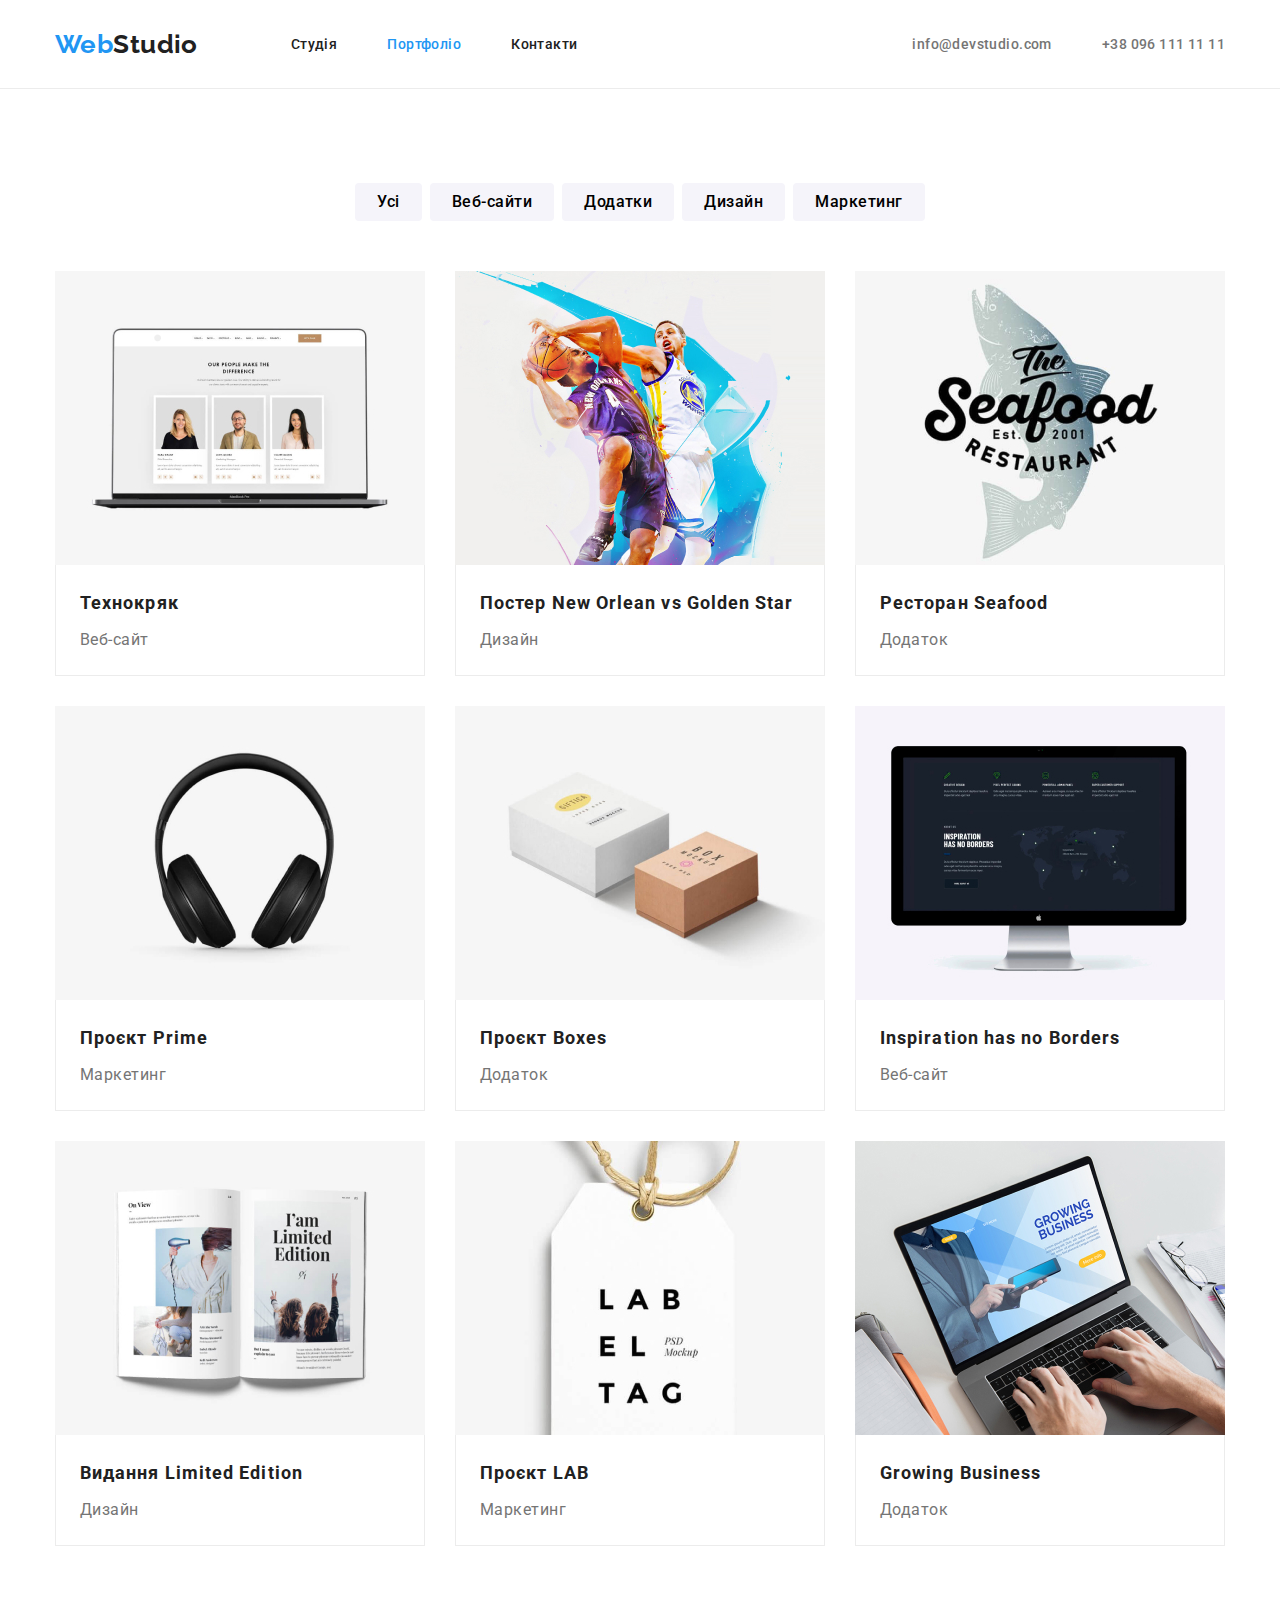
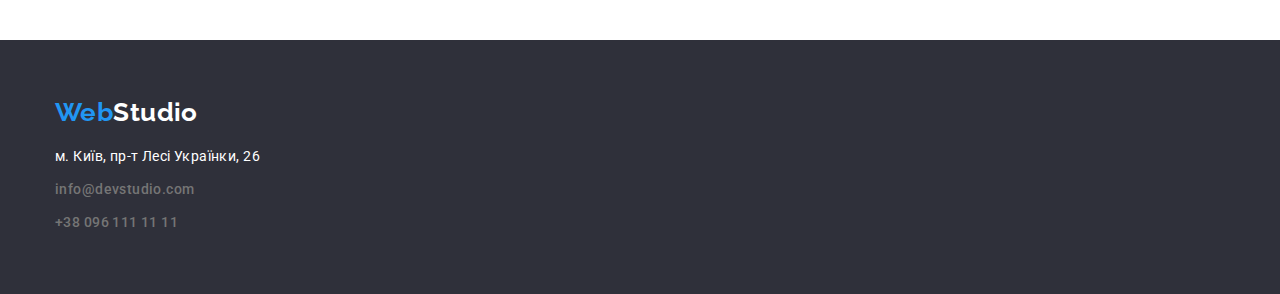
==== commit cb26d3e0: "edits from mentor" ====
--- a/portfolio.html
+++ b/portfolio.html
@@ -11,13 +11,13 @@
       href="https://fonts.googleapis.com/css2?family=Raleway:wght@700&family=Roboto:wght@400;500;700;900&display=swap"
       rel="stylesheet"
     />
-
     <link
       rel="stylesheet"
       href="https://cdnjs.cloudflare.com/ajax/libs/modern-normalize/1.1.0/modern-normalize.min.css"
     />
+
     <link rel="stylesheet" href="css/styles.css" />
-    <title>Портфоліо</title>
+    <title>Студія</title>
   </head>
   <body>
     <!-- Main -->
@@ -48,7 +48,7 @@
         <div class="section">
           <!-- Portfolio navigation -->
           <section class="buttons">
-            <h1 class="title-invisible">Portfolio content</h1>
+            <h1 class="visually-hidden">Portfolio navigation</h1>
             <ul>
               <li class="button-item"><button class="single-button" type="submit">Усі</button></li>
               <li class="button-item">
@@ -68,12 +68,15 @@
           <!-- Projects list -->
           <section class="projects-list">
             <div class="container">
+              <h2 class="visually-hidden">Portfolio content</h2>
               <ul>
                 <li class="project-list-item">
                   <a class="link" href="#">
                     <img src="./images/portfolio/technocrack.jpg" alt="Технокряк" width="370" />
-                    <h2>Технокряк</h2>
-                    <p>Веб-сайт</p>
+                    <div class="single-project-block">
+                      <h3>Технокряк</h2>
+                      <p>Веб-сайт</p>
+                    </div>
                   </a>
                 </li>
                 <li class="project-list-item">
@@ -83,8 +86,10 @@
                       alt="Постер New Orlean vs Golden Star"
                       width="370"
                     />
-                    <h2>Постер New Orlean vs Golden Star</h2>
-                    <p>Дизайн</p>
+                    <div class="single-project-block">
+                      <h3>Постер New Orlean vs Golden Star</h2>
+                      <p>Дизайн</p>
+                    </div>
                   </a>
                 </li>
                 <li class="project-list-item">
@@ -94,8 +99,10 @@
                       alt="Ресторан Seafood"
                       width="370"
                     />
-                    <h2>Ресторан Seafood</h2>
-                    <p>Додаток</p>
+                    <div class="single-project-block">
+                      <h3>Ресторан Seafood</h2>
+                      <p>Додаток</p>
+                    </div>
                   </a>
                 </li>
                 <li class="project-list-item">
@@ -105,8 +112,10 @@
                       alt="Проєкт Prime"
                       width="370"
                     />
-                    <h2>Проєкт Prime</h2>
-                    <p>Маркетинг</p>
+                    <div class="single-project-block">
+                      <h3>Проєкт Prime</h2>
+                      <p>Маркетинг</p>
+                    </div>
                   </a>
                 </li>
                 <li class="project-list-item">
@@ -116,8 +125,10 @@
                       alt="Проєкт Boxes"
                       width="370"
                     />
-                    <h2>Проєкт Boxes</h2>
-                    <p>Додаток</p>
+                    <div class="single-project-block">
+                      <h3>Проєкт Boxes</h2>
+                      <p>Додаток</p>
+                    </div>
                   </a>
                 </li>
                 <li class="project-list-item">
@@ -127,8 +138,10 @@
                       alt="Inspiration has no Borders"
                       width="370"
                     />
-                    <h2>Inspiration has no Borders</h2>
-                    <p>Веб-сайт</p>
+                    <div class="single-project-block">
+                      <h3>Inspiration has no Borders</h2>
+                      <p>Веб-сайт</p>
+                    </div>
                   </a>
                 </li>
                 <li class="project-list-item">
@@ -138,15 +151,19 @@
                       alt="Видання Limited Edition"
                       width="370"
                     />
-                    <h2>Видання Limited Edition</h2>
-                    <p>Дизайн</p>
+                    <div class="single-project-block">
+                      <h3>Видання Limited Edition</h2>
+                      <p>Дизайн</p>
+                    </div>
                   </a>
                 </li>
                 <li class="project-list-item">
                   <a class="link" href="#">
                     <img src="./images/portfolio/lab-project.jpg" alt="Проєкт LAB" width="370" />
-                    <h2>Проєкт LAB</h2>
-                    <p>Маркетинг</p>
+                    <div class="single-project-block">
+                      <h3>Проєкт LAB</h2>
+                      <p>Маркетинг</p>
+                    </div>
                   </a>
                 </li>
                 <li class="project-list-item">
@@ -156,8 +173,10 @@
                       alt="Growing Business"
                       width="370"
                     />
-                    <h2>Growing Business</h2>
-                    <p>Додаток</p>
+                    <div class="single-project-block">
+                      <h3>Growing Business</h2>
+                      <p>Додаток</p>
+                    </div>
                   </a>
                 </li>
               </ul>
@@ -173,11 +192,13 @@
           </a>
           <address>
             <ul class="footer-contacts">
-              <li>
+              <li class="footer-address">
                 <a class="link footer-local-adress" href="#"> м. Київ, пр-т Лесі Українки, 26</a>
               </li>
-              <li><a class="link meta-link" href="mailto:mango@mail.pig">info@devstudio.com</a></li>
-              <li><a class="link meta-link" href="tel:+380961111111">+38 096 111 11 11</a></li>
+              <li class="footer-address">
+                <a class="link" href="mailto:mango@mail.pig">info@devstudio.com</a>
+              </li>
+              <li><a class="link" href="tel:+380961111111">+38 096 111 11 11</a></li>
             </ul>
           </address>
         </div>
--- a/css/styles.css
+++ b/css/styles.css
@@ -11,11 +11,15 @@
 }
 
 * {
+  /* outline: 2px solid tomato; */
+}
+
+/* * {
   margin: 0;
   padding: 0;
   box-sizing: border-box;
-  /* outline: 2px solid tomato; */
-}
+  outline: 2px solid tomato;
+} */
 
 body {
   font-family: 'Roboto', sans-serif;
@@ -29,6 +33,22 @@
   display: block;
 }
 
+h1,
+h2,
+h3,
+h4,
+h5,
+h6,
+p {
+  margin: 0;
+}
+
+ul {
+  margin: 0;
+  padding: 0;
+  list-style: none;
+}
+
 .main-header {
   /* display: flex; */
   justify-content: space-around;
@@ -36,6 +56,10 @@
   /* height: 80px; */
   border-bottom: var(--header-border-color) 1px solid;
 }
+
+/* .site-nav {
+  padding-left: 0;
+} */
 
 .item-header {
   box-sizing: border-box;
@@ -64,8 +88,8 @@
 
 .section {
   padding-bottom: 94px;
-  /* margin-bottom: 94px; */
-}
+}
+
 .section:first-child {
   padding-top: 94px;
 }
@@ -96,7 +120,7 @@
   margin-right: 93px;
   padding-top: 0;
   padding-bottom: 0;
-  /* display: inline-block; */
+  display: block;
 }
 
 .logo-web-blue {
@@ -186,21 +210,27 @@
   outline: none;
 }
 
-.h2-title {
+.section-title {
   display: flex;
   align-items: center;
   justify-content: center;
   font-size: 36px;
   font-weight: 700;
   letter-spacing: 0.03em;
-  height: 42px;
-}
-
-.title-invisible {
-  /* padding-top: 94px; */
-  visibility: hidden;
-  line-height: 0;
-  /* overflow: hidden; */
+  /* height: 42px; */
+}
+
+.visually-hidden {
+  position: absolute;
+  white-space: nowrap;
+  width: 1px;
+  height: 1px;
+  overflow: hidden;
+  border: 0;
+  padding: 0;
+  clip: rect(0 0 0 0);
+  clip-path: inset(50%);
+  margin: -1px;
 }
 
 /* 
@@ -212,8 +242,6 @@
 } */
 
 .description-item {
-  /* margin: 94px 30px 94px 0; */
-  /* margin-bottom: 94px;  */
   /* margin: 10px; */
   margin-right: 30px;
   width: 270px;
@@ -248,6 +276,7 @@
 }
 
 .about-us {
+  padding-top: 0;
   /* display: flex; */
   /* flex-direction: column; */
   /* align-items: center; */
@@ -257,20 +286,20 @@
   display: flex;
   list-style: none;
   justify-content: space-between;
+  /* padding-left: 0; */
   /* width: 85%; */
 }
 
 .about-us-item {
   margin-top: 50px;
-  /* margin-bottom: 94px; */
   /* padding-bottom: 0; */
 }
 
 .our-team {
-  display: flex;
-  flex-direction: column;
-  justify-content: center;
-  align-items: center;
+  /* display: flex; */
+  /* flex-direction: column; */
+  /* justify-content: center; */
+  /* align-items: center; */
   background-color: var(--single-button-bg);
   /* height: 648px; */
   /* margin-top: 90px; */
@@ -278,8 +307,11 @@
 
 .our-team ul {
   display: flex;
-  list-style-type: none;
-  justify-content: space-between;
+  padding-left: 0;
+  padding-right: 0;
+  /* list-style: ; */
+  /* justify-content: space-between; */
+  gap: 30px;
   margin-top: 50px;
   /* width: 85%; */
 }
@@ -287,13 +319,17 @@
 .our-team li {
   background-color: var(--main-white);
   /* height: 368px; */
-  border: var(--projects-list-li-border-color) 1px solid;
-  padding-bottom: 30px;
+  /* border: var(--projects-list-li-border-color) 1px solid; */
+  /* padding-bottom: 30px; */
   border-bottom: 1px solid var(--main-gray);
 }
 
-.our-team .h2-title {
-  margin-top: 94px;
+.our-team .section-title {
+  padding-top: 94px;
+}
+
+.team-block {
+  padding: 30px 0;
 }
 
 .our-team h3 {
@@ -301,7 +337,8 @@
   font-size: 16px;
   text-align: center;
   letter-spacing: 0.03em;
-  margin-top: 30px;
+  margin-bottom: 10px;
+  /* margin-top: 30px; */
 }
 
 .our-team p {
@@ -309,7 +346,6 @@
   color: var(--main-gray);
   text-align: center;
   letter-spacing: 0.03em;
-  margin-top: 10px;
   font-weight: normal;
 }
 
@@ -343,7 +379,7 @@
   color: var(--main-white);
   outline: none;
   border-radius: 4px;
-  padding: 6px 25px;
+  /* padding: 6px 25px; */
 }
 
 .button-item:not(:last-child) {
@@ -360,7 +396,7 @@
   flex-wrap: wrap;
   justify-content: space-between;
   list-style-type: none;
-  border: 1px solid #eeeeee;
+  /* border: 1px solid #eeeeee; */
 }
 
 .project-list-item {
@@ -371,7 +407,6 @@
   /* height: 404px; */
   margin-bottom: 30px;
   /* border-bottom: 1px solid #EEEEEE; */
-  border: var(--header-border-color) 1px solid;
   align-items: center;
 }
 
@@ -379,27 +414,29 @@
   margin-bottom: 0;
 }
 
-.projects-list h2 {
+.projects-list h3 {
   font-family: Roboto;
   font-size: 18px;
   font-weight: 700;
   line-height: 36px;
   letter-spacing: 0.06em;
-  margin-top: 20px;
-  padding-left: 20px;
   color: var(--main-black);
+  margin-bottom: 4px;
 }
 .projects-list p {
   color: var(--main-gray);
   font-family: Roboto;
   font-size: 16px;
-  margin-top: 4px;
-  margin-bottom: 20px;
   line-height: 30px;
   letter-spacing: 0.03em;
   font-weight: 400;
-  padding-left: 24px;
   display: block;
+}
+
+.single-project-block {
+  padding: 20px 24px;
+  border: var(--header-border-color) 1px solid;
+  border-top: none;
 }
 
 .main-footer {
@@ -418,6 +455,11 @@
   list-style-type: none;
   font-style: normal;
   text-decoration: none;
+  /* margin-bottom: 9px; */
+}
+
+.footer-address {
+  margin-bottom: 9px;
 }
 
 .footer-content .link:hover,
@@ -437,3 +479,7 @@
   color: var(--main-white);
   font-weight: 400;
 }
+
+/* .footer-contacts {
+  padding-left: 0;
+} */
